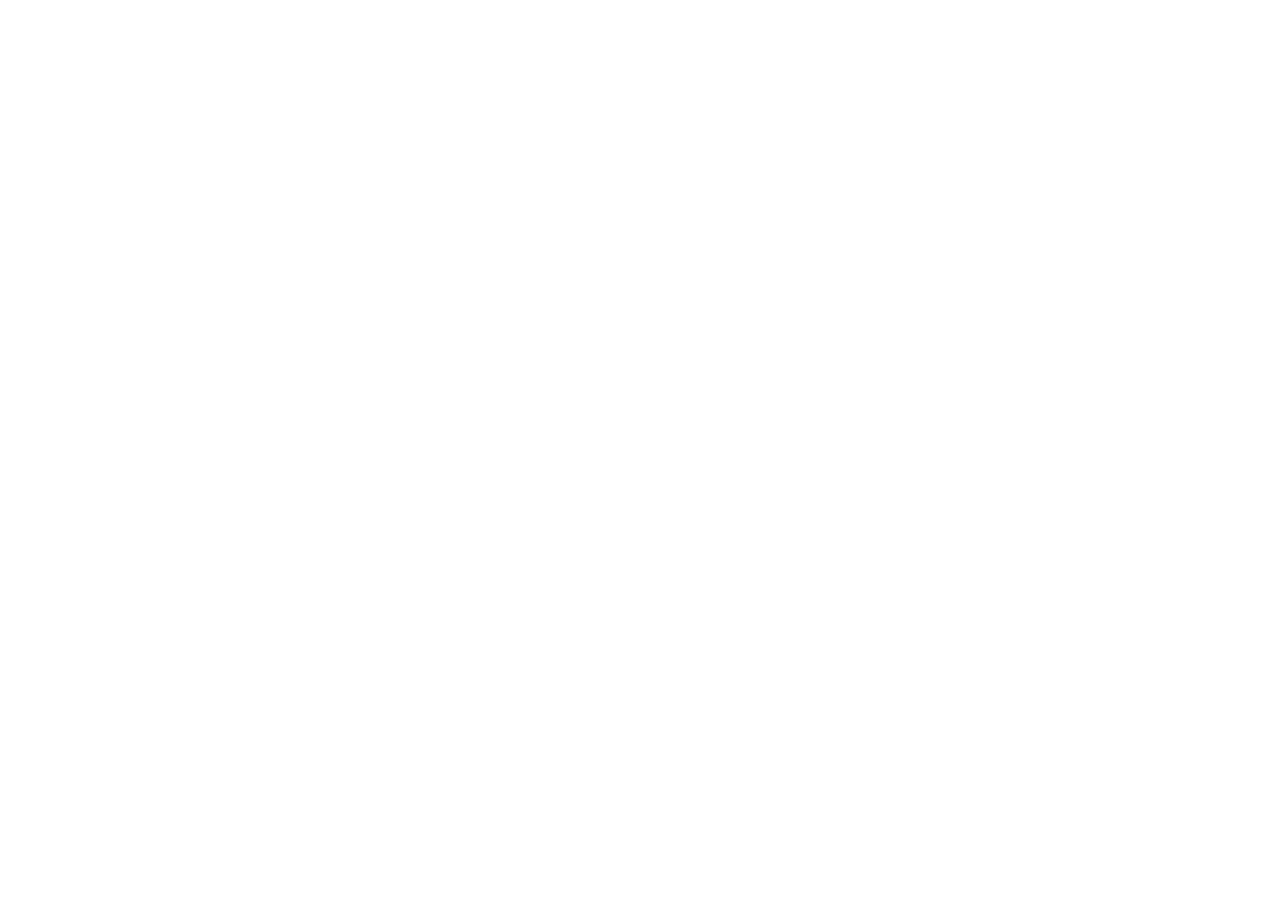
==== index.html @ f752bc00 "初始化项目" ====
<!DOCTYPE html>
<html lang="en">

<head>
    <meta charset="UTF-8">
    <meta http-equiv="X-UA-Compatible" content="IE=edge">
    <meta name="viewport" content="width=device-width, initial-scale=1.0">
    <title>Document</title>
</head>

<body>

</body>

</html>
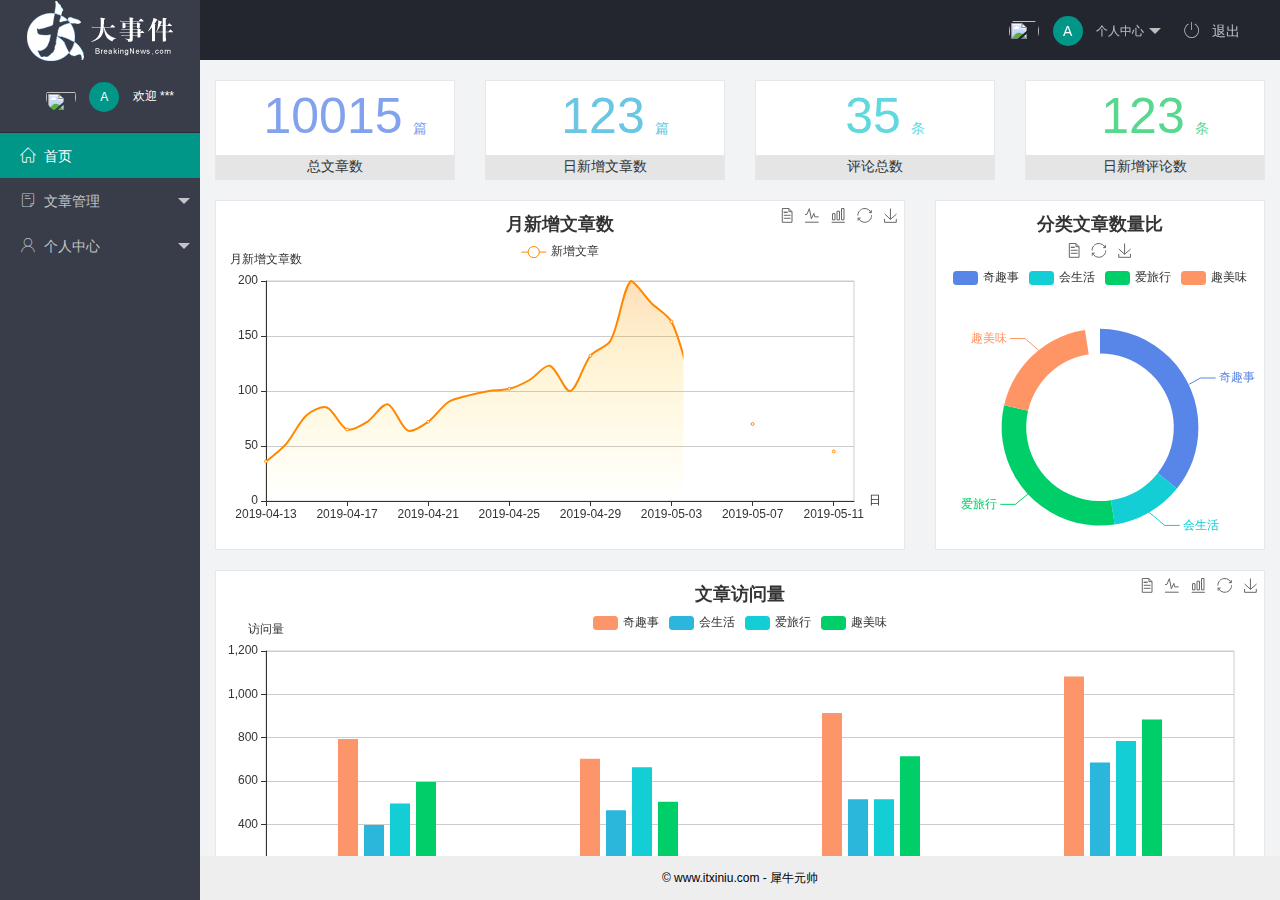
==== commit 3c2ba2e2: "完成了首页开发" ====
--- a/index.html
+++ b/index.html
@@ -6,10 +6,99 @@
     <meta http-equiv="X-UA-Compatible" content="IE=edge">
     <meta name="viewport" content="width=device-width, initial-scale=1.0">
     <title>Document</title>
+    <!-- 导入layui样式表 -->
+    <link rel="stylesheet" href="assets/lib/layui/css/layui.css">
+    <!-- 导入icon样式表 -->
+    <link rel="stylesheet" href="assets/fonts/iconfont.css">
+    <!-- 导入index样式表 -->
+    <link rel="stylesheet" href="assets/css/index.css">
 </head>
 
 <body>
+    <div class="layui-layout layui-layout-admin">
+        <div class="layui-header">
+            <div class="layui-logo layui-hide-xs layui-bg-black">
+                <img src="/assets/images/logo.png" alt="">
+            </div>
+            <!-- 头部区域（可配合layui 已有的水平导航） -->
 
+            <ul class="layui-nav layui-layout-right">
+                <li class="layui-nav-item layui-hide layui-show-md-inline-block">
+                    <!-- 顶部头像区 -->
+                    <a href="javascript:;" class="userinfo">
+                        <img src="//tva1.sinaimg.cn/crop.0.0.118.118.180/5db11ff4gw1e77d3nqrv8j203b03cweg.jpg"
+                            class="layui-nav-img avatar">
+                        <span class="text-avatar">A</span>
+                        个人中心
+                    </a>
+                    <dl class="layui-nav-child">
+                        <dd><a href="">基本资料</a></dd>
+                        <dd><a href="">更换头像</a></dd>
+                        <dd><a href="">重置密码</a></dd>
+                    </dl>
+                </li>
+                <li class="layui-nav-item">
+                    <a href="javascript:;" id="btnLogout">
+                        <span class="iconfont icon-tuichu"></span>
+                        退出
+                    </a>
+                </li>
+            </ul>
+        </div>
+
+        <div class="layui-side layui-bg-black">
+            <div class="layui-side-scroll">
+                <!-- 左侧头像区 -->
+                <div class="userinfo">
+                    <img src="//tva1.sinaimg.cn/crop.0.0.118.118.180/5db11ff4gw1e77d3nqrv8j203b03cweg.jpg"
+                        class="layui-nav-img avatar">
+                    <span class="text-avatar">A</span>
+                    <span id="welcome">欢迎 ***</span>
+                </div>
+                <!-- 左侧导航区域（可配合layui已有的垂直导航） -->
+                <ul class="layui-nav layui-nav-tree" lay-shrink="all">
+                    <li class="layui-nav-item layui-nav-itemed layui-this">
+                        <a class="" href="home/dashboard.html" target="fm">
+                            <span class="iconfont icon-home"></span>首页</a>
+                    </li>
+                    <li class="layui-nav-item">
+                        <a href="javascript:;"><span class="iconfont icon-16"></span>文章管理</a>
+                        <dl class="layui-nav-child">
+                            <dd><a href="javascript:;"><i class="layui-icon layui-icon-app"></i>文章类别</a></dd>
+                            <dd><a href="javascript:;"><i class="layui-icon layui-icon-app"></i>文章列表</a></dd>
+                            <dd><a href="javascript:;"><i class="layui-icon layui-icon-app"></i>发表文章</a></dd>
+                        </dl>
+                    </li>
+                    <li class="layui-nav-item">
+                        <a href="javascript:;"><span class="iconfont icon-user"></span>个人中心</a>
+                        <dl class="layui-nav-child">
+                            <dd><a href="javascript:;"><i class="layui-icon layui-icon-app"></i>基本资料</a></dd>
+                            <dd><a href="javascript:;"><i class="layui-icon layui-icon-app"></i>更换头像</a></dd>
+                            <dd><a href="javascript:;"><i class="layui-icon layui-icon-app"></i>重置密码</a></dd>
+                        </dl>
+                    </li>
+                </ul>
+            </div>
+        </div>
+
+        <div class="layui-body">
+            <!-- 内容主体区域 -->
+            <iframe name="fm" src="home/dashboard.html" frameborder="0"></iframe>
+        </div>
+
+        <div class="layui-footer">
+            <!-- 底部固定区域 -->
+            © www.itxiniu.com - 犀牛元帅
+        </div>
+    </div>
+    <!-- 导入layui的js -->
+    <script src="assets/lib/layui/layui.all.js"></script>
+    <!-- 导入jquery -->
+    <script src="assets/lib/jquery.js"></script>
+    <!-- 导入base -->
+    <script src="assets/js/baseAPI.js"></script>
+    <!-- 导入index.js -->
+    <script src="assets/js/index.js"></script>
 </body>
 
 </html>--- a/assets/lib/layui/css/layui.css
+++ b/assets/lib/layui/css/layui.css
@@ -0,0 +1,2 @@
+/** layui-v2.5.5 MIT License By https://www.layui.com */
+ .layui-inline,img{display:inline-block;vertical-align:middle}h1,h2,h3,h4,h5,h6{font-weight:400}.layui-edge,.layui-header,.layui-inline,.layui-main{position:relative}.layui-body,.layui-edge,.layui-elip{overflow:hidden}.layui-btn,.layui-edge,.layui-inline,img{vertical-align:middle}.layui-btn,.layui-disabled,.layui-icon,.layui-unselect{-moz-user-select:none;-webkit-user-select:none;-ms-user-select:none}.layui-elip,.layui-form-checkbox span,.layui-form-pane .layui-form-label{text-overflow:ellipsis;white-space:nowrap}.layui-breadcrumb,.layui-tree-btnGroup{visibility:hidden}blockquote,body,button,dd,div,dl,dt,form,h1,h2,h3,h4,h5,h6,input,li,ol,p,pre,td,textarea,th,ul{margin:0;padding:0;-webkit-tap-highlight-color:rgba(0,0,0,0)}a:active,a:hover{outline:0}img{border:none}li{list-style:none}table{border-collapse:collapse;border-spacing:0}h4,h5,h6{font-size:100%}button,input,optgroup,option,select,textarea{font-family:inherit;font-size:inherit;font-style:inherit;font-weight:inherit;outline:0}pre{white-space:pre-wrap;white-space:-moz-pre-wrap;white-space:-pre-wrap;white-space:-o-pre-wrap;word-wrap:break-word}body{line-height:24px;font:14px Helvetica Neue,Helvetica,PingFang SC,Tahoma,Arial,sans-serif}hr{height:1px;margin:10px 0;border:0;clear:both}a{color:#333;text-decoration:none}a:hover{color:#777}a cite{font-style:normal;*cursor:pointer}.layui-border-box,.layui-border-box *{box-sizing:border-box}.layui-box,.layui-box *{box-sizing:content-box}.layui-clear{clear:both;*zoom:1}.layui-clear:after{content:'\20';clear:both;*zoom:1;display:block;height:0}.layui-inline{*display:inline;*zoom:1}.layui-edge{display:inline-block;width:0;height:0;border-width:6px;border-style:dashed;border-color:transparent}.layui-edge-top{top:-4px;border-bottom-color:#999;border-bottom-style:solid}.layui-edge-right{border-left-color:#999;border-left-style:solid}.layui-edge-bottom{top:2px;border-top-color:#999;border-top-style:solid}.layui-edge-left{border-right-color:#999;border-right-style:solid}.layui-disabled,.layui-disabled:hover{color:#d2d2d2!important;cursor:not-allowed!important}.layui-circle{border-radius:100%}.layui-show{display:block!important}.layui-hide{display:none!important}@font-face{font-family:layui-icon;src:url(../font/iconfont.eot?v=250);src:url(../font/iconfont.eot?v=250#iefix) format('embedded-opentype'),url(../font/iconfont.woff2?v=250) format('woff2'),url(../font/iconfont.woff?v=250) format('woff'),url(../font/iconfont.ttf?v=250) format('truetype'),url(../font/iconfont.svg?v=250#layui-icon) format('svg')}.layui-icon{font-family:layui-icon!important;font-size:16px;font-style:normal;-webkit-font-smoothing:antialiased;-moz-osx-font-smoothing:grayscale}.layui-icon-reply-fill:before{content:"\e611"}.layui-icon-set-fill:before{content:"\e614"}.layui-icon-menu-fill:before{content:"\e60f"}.layui-icon-search:before{content:"\e615"}.layui-icon-share:before{content:"\e641"}.layui-icon-set-sm:before{content:"\e620"}.layui-icon-engine:before{content:"\e628"}.layui-icon-close:before{content:"\1006"}.layui-icon-close-fill:before{content:"\1007"}.layui-icon-chart-screen:before{content:"\e629"}.layui-icon-star:before{content:"\e600"}.layui-icon-circle-dot:before{content:"\e617"}.layui-icon-chat:before{content:"\e606"}.layui-icon-release:before{content:"\e609"}.layui-icon-list:before{content:"\e60a"}.layui-icon-chart:before{content:"\e62c"}.layui-icon-ok-circle:before{content:"\1005"}.layui-icon-layim-theme:before{content:"\e61b"}.layui-icon-table:before{content:"\e62d"}.layui-icon-right:before{content:"\e602"}.layui-icon-left:before{content:"\e603"}.layui-icon-cart-simple:before{content:"\e698"}.layui-icon-face-cry:before{content:"\e69c"}.layui-icon-face-smile:before{content:"\e6af"}.layui-icon-survey:before{content:"\e6b2"}.layui-icon-tree:before{content:"\e62e"}.layui-icon-upload-circle:before{content:"\e62f"}.layui-icon-add-circle:before{content:"\e61f"}.layui-icon-download-circle:before{content:"\e601"}.layui-icon-templeate-1:before{content:"\e630"}.layui-icon-util:before{content:"\e631"}.layui-icon-face-surprised:before{content:"\e664"}.layui-icon-edit:before{content:"\e642"}.layui-icon-speaker:before{content:"\e645"}.layui-icon-down:before{content:"\e61a"}.layui-icon-file:before{content:"\e621"}.layui-icon-layouts:before{content:"\e632"}.layui-icon-rate-half:before{content:"\e6c9"}.layui-icon-add-circle-fine:before{content:"\e608"}.layui-icon-prev-circle:before{content:"\e633"}.layui-icon-read:before{content:"\e705"}.layui-icon-404:before{content:"\e61c"}.layui-icon-carousel:before{content:"\e634"}.layui-icon-help:before{content:"\e607"}.layui-icon-code-circle:before{content:"\e635"}.layui-icon-water:before{content:"\e636"}.layui-icon-username:before{content:"\e66f"}.layui-icon-find-fill:before{content:"\e670"}.layui-icon-about:before{content:"\e60b"}.layui-icon-location:before{content:"\e715"}.layui-icon-up:before{content:"\e619"}.layui-icon-pause:before{content:"\e651"}.layui-icon-date:before{content:"\e637"}.layui-icon-layim-uploadfile:before{content:"\e61d"}.layui-icon-delete:before{content:"\e640"}.layui-icon-play:before{content:"\e652"}.layui-icon-top:before{content:"\e604"}.layui-icon-friends:before{content:"\e612"}.layui-icon-refresh-3:before{content:"\e9aa"}.layui-icon-ok:before{content:"\e605"}.layui-icon-layer:before{content:"\e638"}.layui-icon-face-smile-fine:before{content:"\e60c"}.layui-icon-dollar:before{content:"\e659"}.layui-icon-group:before{content:"\e613"}.layui-icon-layim-download:before{content:"\e61e"}.layui-icon-picture-fine:before{content:"\e60d"}.layui-icon-link:before{content:"\e64c"}.layui-icon-diamond:before{content:"\e735"}.layui-icon-log:before{content:"\e60e"}.layui-icon-rate-solid:before{content:"\e67a"}.layui-icon-fonts-del:before{content:"\e64f"}.layui-icon-unlink:before{content:"\e64d"}.layui-icon-fonts-clear:before{content:"\e639"}.layui-icon-triangle-r:before{content:"\e623"}.layui-icon-circle:before{content:"\e63f"}.layui-icon-radio:before{content:"\e643"}.layui-icon-align-center:before{content:"\e647"}.layui-icon-align-right:before{content:"\e648"}.layui-icon-align-left:before{content:"\e649"}.layui-icon-loading-1:before{content:"\e63e"}.layui-icon-return:before{content:"\e65c"}.layui-icon-fonts-strong:before{content:"\e62b"}.layui-icon-upload:before{content:"\e67c"}.layui-icon-dialogue:before{content:"\e63a"}.layui-icon-video:before{content:"\e6ed"}.layui-icon-headset:before{content:"\e6fc"}.layui-icon-cellphone-fine:before{content:"\e63b"}.layui-icon-add-1:before{content:"\e654"}.layui-icon-face-smile-b:before{content:"\e650"}.layui-icon-fonts-html:before{content:"\e64b"}.layui-icon-form:before{content:"\e63c"}.layui-icon-cart:before{content:"\e657"}.layui-icon-camera-fill:before{content:"\e65d"}.layui-icon-tabs:before{content:"\e62a"}.layui-icon-fonts-code:before{content:"\e64e"}.layui-icon-fire:before{content:"\e756"}.layui-icon-set:before{content:"\e716"}.layui-icon-fonts-u:before{content:"\e646"}.layui-icon-triangle-d:before{content:"\e625"}.layui-icon-tips:before{content:"\e702"}.layui-icon-picture:before{content:"\e64a"}.layui-icon-more-vertical:before{content:"\e671"}.layui-icon-flag:before{content:"\e66c"}.layui-icon-loading:before{content:"\e63d"}.layui-icon-fonts-i:before{content:"\e644"}.layui-icon-refresh-1:before{content:"\e666"}.layui-icon-rmb:before{content:"\e65e"}.layui-icon-home:before{content:"\e68e"}.layui-icon-user:before{content:"\e770"}.layui-icon-notice:before{content:"\e667"}.layui-icon-login-weibo:before{content:"\e675"}.layui-icon-voice:before{content:"\e688"}.layui-icon-upload-drag:before{content:"\e681"}.layui-icon-login-qq:before{content:"\e676"}.layui-icon-snowflake:before{content:"\e6b1"}.layui-icon-file-b:before{content:"\e655"}.layui-icon-template:before{content:"\e663"}.layui-icon-auz:before{content:"\e672"}.layui-icon-console:before{content:"\e665"}.layui-icon-app:before{content:"\e653"}.layui-icon-prev:before{content:"\e65a"}.layui-icon-website:before{content:"\e7ae"}.layui-icon-next:before{content:"\e65b"}.layui-icon-component:before{content:"\e857"}.layui-icon-more:before{content:"\e65f"}.layui-icon-login-wechat:before{content:"\e677"}.layui-icon-shrink-right:before{content:"\e668"}.layui-icon-spread-left:before{content:"\e66b"}.layui-icon-camera:before{content:"\e660"}.layui-icon-note:before{content:"\e66e"}.layui-icon-refresh:before{content:"\e669"}.layui-icon-female:before{content:"\e661"}.layui-icon-male:before{content:"\e662"}.layui-icon-password:before{content:"\e673"}.layui-icon-senior:before{content:"\e674"}.layui-icon-theme:before{content:"\e66a"}.layui-icon-tread:before{content:"\e6c5"}.layui-icon-praise:before{content:"\e6c6"}.layui-icon-star-fill:before{content:"\e658"}.layui-icon-rate:before{content:"\e67b"}.layui-icon-template-1:before{content:"\e656"}.layui-icon-vercode:before{content:"\e679"}.layui-icon-cellphone:before{content:"\e678"}.layui-icon-screen-full:before{content:"\e622"}.layui-icon-screen-restore:before{content:"\e758"}.layui-icon-cols:before{content:"\e610"}.layui-icon-export:before{content:"\e67d"}.layui-icon-print:before{content:"\e66d"}.layui-icon-slider:before{content:"\e714"}.layui-icon-addition:before{content:"\e624"}.layui-icon-subtraction:before{content:"\e67e"}.layui-icon-service:before{content:"\e626"}.layui-icon-transfer:before{content:"\e691"}.layui-main{width:1140px;margin:0 auto}.layui-header{z-index:1000;height:60px}.layui-header a:hover{transition:all .5s;-webkit-transition:all .5s}.layui-side{position:fixed;left:0;top:0;bottom:0;z-index:999;width:200px;overflow-x:hidden}.layui-side-scroll{position:relative;width:220px;height:100%;overflow-x:hidden}.layui-body{position:absolute;left:200px;right:0;top:0;bottom:0;z-index:998;width:auto;overflow-y:auto;box-sizing:border-box}.layui-layout-body{overflow:hidden}.layui-layout-admin .layui-header{background-color:#23262E}.layui-layout-admin .layui-side{top:60px;width:200px;overflow-x:hidden}.layui-layout-admin .layui-body{position:fixed;top:60px;bottom:44px}.layui-layout-admin .layui-main{width:auto;margin:0 15px}.layui-layout-admin .layui-footer{position:fixed;left:200px;right:0;bottom:0;height:44px;line-height:44px;padding:0 15px;background-color:#eee}.layui-layout-admin .layui-logo{position:absolute;left:0;top:0;width:200px;height:100%;line-height:60px;text-align:center;color:#009688;font-size:16px}.layui-layout-admin .layui-header .layui-nav{background:0 0}.layui-layout-left{position:absolute!important;left:200px;top:0}.layui-layout-right{position:absolute!important;right:0;top:0}.layui-container{position:relative;margin:0 auto;padding:0 15px;box-sizing:border-box}.layui-fluid{position:relative;margin:0 auto;padding:0 15px}.layui-row:after,.layui-row:before{content:'';display:block;clear:both}.layui-col-lg1,.layui-col-lg10,.layui-col-lg11,.layui-col-lg12,.layui-col-lg2,.layui-col-lg3,.layui-col-lg4,.layui-col-lg5,.layui-col-lg6,.layui-col-lg7,.layui-col-lg8,.layui-col-lg9,.layui-col-md1,.layui-col-md10,.layui-col-md11,.layui-col-md12,.layui-col-md2,.layui-col-md3,.layui-col-md4,.layui-col-md5,.layui-col-md6,.layui-col-md7,.layui-col-md8,.layui-col-md9,.layui-col-sm1,.layui-col-sm10,.layui-col-sm11,.layui-col-sm12,.layui-col-sm2,.layui-col-sm3,.layui-col-sm4,.layui-col-sm5,.layui-col-sm6,.layui-col-sm7,.layui-col-sm8,.layui-col-sm9,.layui-col-xs1,.layui-col-xs10,.layui-col-xs11,.layui-col-xs12,.layui-col-xs2,.layui-col-xs3,.layui-col-xs4,.layui-col-xs5,.layui-col-xs6,.layui-col-xs7,.layui-col-xs8,.layui-col-xs9{position:relative;display:block;box-sizing:border-box}.layui-col-xs1,.layui-col-xs10,.layui-col-xs11,.layui-col-xs12,.layui-col-xs2,.layui-col-xs3,.layui-col-xs4,.layui-col-xs5,.layui-col-xs6,.layui-col-xs7,.layui-col-xs8,.layui-col-xs9{float:left}.layui-col-xs1{width:8.33333333%}.layui-col-xs2{width:16.66666667%}.layui-col-xs3{width:25%}.layui-col-xs4{width:33.33333333%}.layui-col-xs5{width:41.66666667%}.layui-col-xs6{width:50%}.layui-col-xs7{width:58.33333333%}.layui-col-xs8{width:66.66666667%}.layui-col-xs9{width:75%}.layui-col-xs10{width:83.33333333%}.layui-col-xs11{width:91.66666667%}.layui-col-xs12{width:100%}.layui-col-xs-offset1{margin-left:8.33333333%}.layui-col-xs-offset2{margin-left:16.66666667%}.layui-col-xs-offset3{margin-left:25%}.layui-col-xs-offset4{margin-left:33.33333333%}.layui-col-xs-offset5{margin-left:41.66666667%}.layui-col-xs-offset6{margin-left:50%}.layui-col-xs-offset7{margin-left:58.33333333%}.layui-col-xs-offset8{margin-left:66.66666667%}.layui-col-xs-offset9{margin-left:75%}.layui-col-xs-offset10{margin-left:83.33333333%}.layui-col-xs-offset11{margin-left:91.66666667%}.layui-col-xs-offset12{margin-left:100%}@media screen and (max-width:768px){.layui-hide-xs{display:none!important}.layui-show-xs-block{display:block!important}.layui-show-xs-inline{display:inline!important}.layui-show-xs-inline-block{display:inline-block!important}}@media screen and (min-width:768px){.layui-container{width:750px}.layui-hide-sm{display:none!important}.layui-show-sm-block{display:block!important}.layui-show-sm-inline{display:inline!important}.layui-show-sm-inline-block{display:inline-block!important}.layui-col-sm1,.layui-col-sm10,.layui-col-sm11,.layui-col-sm12,.layui-col-sm2,.layui-col-sm3,.layui-col-sm4,.layui-col-sm5,.layui-col-sm6,.layui-col-sm7,.layui-col-sm8,.layui-col-sm9{float:left}.layui-col-sm1{width:8.33333333%}.layui-col-sm2{width:16.66666667%}.layui-col-sm3{width:25%}.layui-col-sm4{width:33.33333333%}.layui-col-sm5{width:41.66666667%}.layui-col-sm6{width:50%}.layui-col-sm7{width:58.33333333%}.layui-col-sm8{width:66.66666667%}.layui-col-sm9{width:75%}.layui-col-sm10{width:83.33333333%}.layui-col-sm11{width:91.66666667%}.layui-col-sm12{width:100%}.layui-col-sm-offset1{margin-left:8.33333333%}.layui-col-sm-offset2{margin-left:16.66666667%}.layui-col-sm-offset3{margin-left:25%}.layui-col-sm-offset4{margin-left:33.33333333%}.layui-col-sm-offset5{margin-left:41.66666667%}.layui-col-sm-offset6{margin-left:50%}.layui-col-sm-offset7{margin-left:58.33333333%}.layui-col-sm-offset8{margin-left:66.66666667%}.layui-col-sm-offset9{margin-left:75%}.layui-col-sm-offset10{margin-left:83.33333333%}.layui-col-sm-offset11{margin-left:91.66666667%}.layui-col-sm-offset12{margin-left:100%}}@media screen and (min-width:992px){.layui-container{width:970px}.layui-hide-md{display:none!important}.layui-show-md-block{display:block!important}.layui-show-md-inline{display:inline!important}.layui-show-md-inline-block{display:inline-block!important}.layui-col-md1,.layui-col-md10,.layui-col-md11,.layui-col-md12,.layui-col-md2,.layui-col-md3,.layui-col-md4,.layui-col-md5,.layui-col-md6,.layui-col-md7,.layui-col-md8,.layui-col-md9{float:left}.layui-col-md1{width:8.33333333%}.layui-col-md2{width:16.66666667%}.layui-col-md3{width:25%}.layui-col-md4{width:33.33333333%}.layui-col-md5{width:41.66666667%}.layui-col-md6{width:50%}.layui-col-md7{width:58.33333333%}.layui-col-md8{width:66.66666667%}.layui-col-md9{width:75%}.layui-col-md10{width:83.33333333%}.layui-col-md11{width:91.66666667%}.layui-col-md12{width:100%}.layui-col-md-offset1{margin-left:8.33333333%}.layui-col-md-offset2{margin-left:16.66666667%}.layui-col-md-offset3{margin-left:25%}.layui-col-md-offset4{margin-left:33.33333333%}.layui-col-md-offset5{margin-left:41.66666667%}.layui-col-md-offset6{margin-left:50%}.layui-col-md-offset7{margin-left:58.33333333%}.layui-col-md-offset8{margin-left:66.66666667%}.layui-col-md-offset9{margin-left:75%}.layui-col-md-offset10{margin-left:83.33333333%}.layui-col-md-offset11{margin-left:91.66666667%}.layui-col-md-offset12{margin-left:100%}}@media screen and (min-width:1200px){.layui-container{width:1170px}.layui-hide-lg{display:none!important}.layui-show-lg-block{display:block!important}.layui-show-lg-inline{display:inline!important}.layui-show-lg-inline-block{display:inline-block!important}.layui-col-lg1,.layui-col-lg10,.layui-col-lg11,.layui-col-lg12,.layui-col-lg2,.layui-col-lg3,.layui-col-lg4,.layui-col-lg5,.layui-col-lg6,.layui-col-lg7,.layui-col-lg8,.layui-col-lg9{float:left}.layui-col-lg1{width:8.33333333%}.layui-col-lg2{width:16.66666667%}.layui-col-lg3{width:25%}.layui-col-lg4{width:33.33333333%}.layui-col-lg5{width:41.66666667%}.layui-col-lg6{width:50%}.layui-col-lg7{width:58.33333333%}.layui-col-lg8{width:66.66666667%}.layui-col-lg9{width:75%}.layui-col-lg10{width:83.33333333%}.layui-col-lg11{width:91.66666667%}.layui-col-lg12{width:100%}.layui-col-lg-offset1{margin-left:8.33333333%}.layui-col-lg-offset2{margin-left:16.66666667%}.layui-col-lg-offset3{margin-left:25%}.layui-col-lg-offset4{margin-left:33.33333333%}.layui-col-lg-offset5{margin-left:41.66666667%}.layui-col-lg-offset6{margin-left:50%}.layui-col-lg-offset7{margin-left:58.33333333%}.layui-col-lg-offset8{margin-left:66.66666667%}.layui-col-lg-offset9{margin-left:75%}.layui-col-lg-offset10{margin-left:83.33333333%}.layui-col-lg-offset11{margin-left:91.66666667%}.layui-col-lg-offset12{margin-left:100%}}.layui-col-space1{margin:-.5px}.layui-col-space1>*{padding:.5px}.layui-col-space3{margin:-1.5px}.layui-col-space3>*{padding:1.5px}.layui-col-space5{margin:-2.5px}.layui-col-space5>*{padding:2.5px}.layui-col-space8{margin:-3.5px}.layui-col-space8>*{padding:3.5px}.layui-col-space10{margin:-5px}.layui-col-space10>*{padding:5px}.layui-col-space12{margin:-6px}.layui-col-space12>*{padding:6px}.layui-col-space15{margin:-7.5px}.layui-col-space15>*{padding:7.5px}.layui-col-space18{margin:-9px}.layui-col-space18>*{padding:9px}.layui-col-space20{margin:-10px}.layui-col-space20>*{padding:10px}.layui-col-space22{margin:-11px}.layui-col-space22>*{padding:11px}.layui-col-space25{margin:-12.5px}.layui-col-space25>*{padding:12.5px}.layui-col-space30{margin:-15px}.layui-col-space30>*{padding:15px}.layui-btn,.layui-input,.layui-select,.layui-textarea,.layui-upload-button{outline:0;-webkit-appearance:none;transition:all .3s;-webkit-transition:all .3s;box-sizing:border-box}.layui-elem-quote{margin-bottom:10px;padding:15px;line-height:22px;border-left:5px solid #009688;border-radius:0 2px 2px 0;background-color:#f2f2f2}.layui-quote-nm{border-style:solid;border-width:1px 1px 1px 5px;background:0 0}.layui-elem-field{margin-bottom:10px;padding:0;border-width:1px;border-style:solid}.layui-elem-field legend{margin-left:20px;padding:0 10px;font-size:20px;font-weight:300}.layui-field-title{margin:10px 0 20px;border-width:1px 0 0}.layui-field-box{padding:10px 15px}.layui-field-title .layui-field-box{padding:10px 0}.layui-progress{position:relative;height:6px;border-radius:20px;background-color:#e2e2e2}.layui-progress-bar{position:absolute;left:0;top:0;width:0;max-width:100%;height:6px;border-radius:20px;text-align:right;background-color:#5FB878;transition:all .3s;-webkit-transition:all .3s}.layui-progress-big,.layui-progress-big .layui-progress-bar{height:18px;line-height:18px}.layui-progress-text{position:relative;top:-20px;line-height:18px;font-size:12px;color:#666}.layui-progress-big .layui-progress-text{position:static;padding:0 10px;color:#fff}.layui-collapse{border-width:1px;border-style:solid;border-radius:2px}.layui-colla-content,.layui-colla-item{border-top-width:1px;border-top-style:solid}.layui-colla-item:first-child{border-top:none}.layui-colla-title{position:relative;height:42px;line-height:42px;padding:0 15px 0 35px;color:#333;background-color:#f2f2f2;cursor:pointer;font-size:14px;overflow:hidden}.layui-colla-content{display:none;padding:10px 15px;line-height:22px;color:#666}.layui-colla-icon{position:absolute;left:15px;top:0;font-size:14px}.layui-card{margin-bottom:15px;border-radius:2px;background-color:#fff;box-shadow:0 1px 2px 0 rgba(0,0,0,.05)}.layui-card:last-child{margin-bottom:0}.layui-card-header{position:relative;height:42px;line-height:42px;padding:0 15px;border-bottom:1px solid #f6f6f6;color:#333;border-radius:2px 2px 0 0;font-size:14px}.layui-bg-black,.layui-bg-blue,.layui-bg-cyan,.layui-bg-green,.layui-bg-orange,.layui-bg-red{color:#fff!important}.layui-card-body{position:relative;padding:10px 15px;line-height:24px}.layui-card-body[pad15]{padding:15px}.layui-card-body[pad20]{padding:20px}.layui-card-body .layui-table{margin:5px 0}.layui-card .layui-tab{margin:0}.layui-panel-window{position:relative;padding:15px;border-radius:0;border-top:5px solid #E6E6E6;background-color:#fff}.layui-auxiliar-moving{position:fixed;left:0;right:0;top:0;bottom:0;width:100%;height:100%;background:0 0;z-index:9999999999}.layui-form-label,.layui-form-mid,.layui-form-select,.layui-input-block,.layui-input-inline,.layui-textarea{position:relative}.layui-bg-red{background-color:#FF5722!important}.layui-bg-orange{background-color:#FFB800!important}.layui-bg-green{background-color:#009688!important}.layui-bg-cyan{background-color:#2F4056!important}.layui-bg-blue{background-color:#1E9FFF!important}.layui-bg-black{background-color:#393D49!important}.layui-bg-gray{background-color:#eee!important;color:#666!important}.layui-badge-rim,.layui-colla-content,.layui-colla-item,.layui-collapse,.layui-elem-field,.layui-form-pane .layui-form-item[pane],.layui-form-pane .layui-form-label,.layui-input,.layui-layedit,.layui-layedit-tool,.layui-quote-nm,.layui-select,.layui-tab-bar,.layui-tab-card,.layui-tab-title,.layui-tab-title .layui-this:after,.layui-textarea{border-color:#e6e6e6}.layui-timeline-item:before,hr{background-color:#e6e6e6}.layui-text{line-height:22px;font-size:14px;color:#666}.layui-text h1,.layui-text h2,.layui-text h3{font-weight:500;color:#333}.layui-text h1{font-size:30px}.layui-text h2{font-size:24px}.layui-text h3{font-size:18px}.layui-text a:not(.layui-btn){color:#01AAED}.layui-text a:not(.layui-btn):hover{text-decoration:underline}.layui-text ul{padding:5px 0 5px 15px}.layui-text ul li{margin-top:5px;list-style-type:disc}.layui-text em,.layui-word-aux{color:#999!important;padding:0 5px!important}.layui-btn{display:inline-block;height:38px;line-height:38px;padding:0 18px;background-color:#009688;color:#fff;white-space:nowrap;text-align:center;font-size:14px;border:none;border-radius:2px;cursor:pointer}.layui-btn:hover{opacity:.8;filter:alpha(opacity=80);color:#fff}.layui-btn:active{opacity:1;filter:alpha(opacity=100)}.layui-btn+.layui-btn{margin-left:10px}.layui-btn-container{font-size:0}.layui-btn-container .layui-btn{margin-right:10px;margin-bottom:10px}.layui-btn-container .layui-btn+.layui-btn{margin-left:0}.layui-table .layui-btn-container .layui-btn{margin-bottom:9px}.layui-btn-radius{border-radius:100px}.layui-btn .layui-icon{margin-right:3px;font-size:18px;vertical-align:bottom;vertical-align:middle\9}.layui-btn-primary{border:1px solid #C9C9C9;background-color:#fff;color:#555}.layui-btn-primary:hover{border-color:#009688;color:#333}.layui-btn-normal{background-color:#1E9FFF}.layui-btn-warm{background-color:#FFB800}.layui-btn-danger{background-color:#FF5722}.layui-btn-checked{background-color:#5FB878}.layui-btn-disabled,.layui-btn-disabled:active,.layui-btn-disabled:hover{border:1px solid #e6e6e6;background-color:#FBFBFB;color:#C9C9C9;cursor:not-allowed;opacity:1}.layui-btn-lg{height:44px;line-height:44px;padding:0 25px;font-size:16px}.layui-btn-sm{height:30px;line-height:30px;padding:0 10px;font-size:12px}.layui-btn-sm i{font-size:16px!important}.layui-btn-xs{height:22px;line-height:22px;padding:0 5px;font-size:12px}.layui-btn-xs i{font-size:14px!important}.layui-btn-group{display:inline-block;vertical-align:middle;font-size:0}.layui-btn-group .layui-btn{margin-left:0!important;margin-right:0!important;border-left:1px solid rgba(255,255,255,.5);border-radius:0}.layui-btn-group .layui-btn-primary{border-left:none}.layui-btn-group .layui-btn-primary:hover{border-color:#C9C9C9;color:#009688}.layui-btn-group .layui-btn:first-child{border-left:none;border-radius:2px 0 0 2px}.layui-btn-group .layui-btn-primary:first-child{border-left:1px solid #c9c9c9}.layui-btn-group .layui-btn:last-child{border-radius:0 2px 2px 0}.layui-btn-group .layui-btn+.layui-btn{margin-left:0}.layui-btn-group+.layui-btn-group{margin-left:10px}.layui-btn-fluid{width:100%}.layui-input,.layui-select,.layui-textarea{height:38px;line-height:1.3;line-height:38px\9;border-width:1px;border-style:solid;background-color:#fff;border-radius:2px}.layui-input::-webkit-input-placeholder,.layui-select::-webkit-input-placeholder,.layui-textarea::-webkit-input-placeholder{line-height:1.3}.layui-input,.layui-textarea{display:block;width:100%;padding-left:10px}.layui-input:hover,.layui-textarea:hover{border-color:#D2D2D2!important}.layui-input:focus,.layui-textarea:focus{border-color:#C9C9C9!important}.layui-textarea{min-height:100px;height:auto;line-height:20px;padding:6px 10px;resize:vertical}.layui-select{padding:0 10px}.layui-form input[type=checkbox],.layui-form input[type=radio],.layui-form select{display:none}.layui-form [lay-ignore]{display:initial}.layui-form-item{margin-bottom:15px;clear:both;*zoom:1}.layui-form-item:after{content:'\20';clear:both;*zoom:1;display:block;height:0}.layui-form-label{float:left;display:block;padding:9px 15px;width:80px;font-weight:400;line-height:20px;text-align:right}.layui-form-label-col{display:block;float:none;padding:9px 0;line-height:20px;text-align:left}.layui-form-item .layui-inline{margin-bottom:5px;margin-right:10px}.layui-input-block{margin-left:110px;min-height:36px}.layui-input-inline{display:inline-block;vertical-align:middle}.layui-form-item .layui-input-inline{float:left;width:190px;margin-right:10px}.layui-form-text .layui-input-inline{width:auto}.layui-form-mid{float:left;display:block;padding:9px 0!important;line-height:20px;margin-right:10px}.layui-form-danger+.layui-form-select .layui-input,.layui-form-danger:focus{border-color:#FF5722!important}.layui-form-select .layui-input{padding-right:30px;cursor:pointer}.layui-form-select .layui-edge{position:absolute;right:10px;top:50%;margin-top:-3px;cursor:pointer;border-width:6px;border-top-color:#c2c2c2;border-top-style:solid;transition:all .3s;-webkit-transition:all .3s}.layui-form-select dl{display:none;position:absolute;left:0;top:42px;padding:5px 0;z-index:899;min-width:100%;border:1px solid #d2d2d2;max-height:300px;overflow-y:auto;background-color:#fff;border-radius:2px;box-shadow:0 2px 4px rgba(0,0,0,.12);box-sizing:border-box}.layui-form-select dl dd,.layui-form-select dl dt{padding:0 10px;line-height:36px;white-space:nowrap;overflow:hidden;text-overflow:ellipsis}.layui-form-select dl dt{font-size:12px;color:#999}.layui-form-select dl dd{cursor:pointer}.layui-form-select dl dd:hover{background-color:#f2f2f2;-webkit-transition:.5s all;transition:.5s all}.layui-form-select .layui-select-group dd{padding-left:20px}.layui-form-select dl dd.layui-select-tips{padding-left:10px!important;color:#999}.layui-form-select dl dd.layui-this{background-color:#5FB878;color:#fff}.layui-form-checkbox,.layui-form-select dl dd.layui-disabled{background-color:#fff}.layui-form-selected dl{display:block}.layui-form-checkbox,.layui-form-checkbox *,.layui-form-switch{display:inline-block;vertical-align:middle}.layui-form-selected .layui-edge{margin-top:-9px;-webkit-transform:rotate(180deg);transform:rotate(180deg);margin-top:-3px\9}:root .layui-form-selected .layui-edge{margin-top:-9px\0/IE9}.layui-form-selectup dl{top:auto;bottom:42px}.layui-select-none{margin:5px 0;text-align:center;color:#999}.layui-select-disabled .layui-disabled{border-color:#eee!important}.layui-select-disabled .layui-edge{border-top-color:#d2d2d2}.layui-form-checkbox{position:relative;height:30px;line-height:30px;margin-right:10px;padding-right:30px;cursor:pointer;font-size:0;-webkit-transition:.1s linear;transition:.1s linear;box-sizing:border-box}.layui-form-checkbox span{padding:0 10px;height:100%;font-size:14px;border-radius:2px 0 0 2px;background-color:#d2d2d2;color:#fff;overflow:hidden}.layui-form-checkbox:hover span{background-color:#c2c2c2}.layui-form-checkbox i{position:absolute;right:0;top:0;width:30px;height:28px;border:1px solid #d2d2d2;border-left:none;border-radius:0 2px 2px 0;color:#fff;font-size:20px;text-align:center}.layui-form-checkbox:hover i{border-color:#c2c2c2;color:#c2c2c2}.layui-form-checked,.layui-form-checked:hover{border-color:#5FB878}.layui-form-checked span,.layui-form-checked:hover span{background-color:#5FB878}.layui-form-checked i,.layui-form-checked:hover i{color:#5FB878}.layui-form-item .layui-form-checkbox{margin-top:4px}.layui-form-checkbox[lay-skin=primary]{height:auto!important;line-height:normal!important;min-width:18px;min-height:18px;border:none!important;margin-right:0;padding-left:28px;padding-right:0;background:0 0}.layui-form-checkbox[lay-skin=primary] span{padding-left:0;padding-right:15px;line-height:18px;background:0 0;color:#666}.layui-form-checkbox[lay-skin=primary] i{right:auto;left:0;width:16px;height:16px;line-height:16px;border:1px solid #d2d2d2;font-size:12px;border-radius:2px;background-color:#fff;-webkit-transition:.1s linear;transition:.1s linear}.layui-form-checkbox[lay-skin=primary]:hover i{border-color:#5FB878;color:#fff}.layui-form-checked[lay-skin=primary] i{border-color:#5FB878!important;background-color:#5FB878;color:#fff}.layui-checkbox-disbaled[lay-skin=primary] span{background:0 0!important;color:#c2c2c2}.layui-checkbox-disbaled[lay-skin=primary]:hover i{border-color:#d2d2d2}.layui-form-item .layui-form-checkbox[lay-skin=primary]{margin-top:10px}.layui-form-switch{position:relative;height:22px;line-height:22px;min-width:35px;padding:0 5px;margin-top:8px;border:1px solid #d2d2d2;border-radius:20px;cursor:pointer;background-color:#fff;-webkit-transition:.1s linear;transition:.1s linear}.layui-form-switch i{position:absolute;left:5px;top:3px;width:16px;height:16px;border-radius:20px;background-color:#d2d2d2;-webkit-transition:.1s linear;transition:.1s linear}.layui-form-switch em{position:relative;top:0;width:25px;margin-left:21px;padding:0!important;text-align:center!important;color:#999!important;font-style:normal!important;font-size:12px}.layui-form-onswitch{border-color:#5FB878;background-color:#5FB878}.layui-checkbox-disbaled,.layui-checkbox-disbaled i{border-color:#e2e2e2!important}.layui-form-onswitch i{left:100%;margin-left:-21px;background-color:#fff}.layui-form-onswitch em{margin-left:5px;margin-right:21px;color:#fff!important}.layui-checkbox-disbaled span{background-color:#e2e2e2!important}.layui-checkbox-disbaled:hover i{color:#fff!important}[lay-radio]{display:none}.layui-form-radio,.layui-form-radio *{display:inline-block;vertical-align:middle}.layui-form-radio{line-height:28px;margin:6px 10px 0 0;padding-right:10px;cursor:pointer;font-size:0}.layui-form-radio *{font-size:14px}.layui-form-radio>i{margin-right:8px;font-size:22px;color:#c2c2c2}.layui-form-radio>i:hover,.layui-form-radioed>i{color:#5FB878}.layui-radio-disbaled>i{color:#e2e2e2!important}.layui-form-pane .layui-form-label{width:110px;padding:8px 15px;height:38px;line-height:20px;border-width:1px;border-style:solid;border-radius:2px 0 0 2px;text-align:center;background-color:#FBFBFB;overflow:hidden;box-sizing:border-box}.layui-form-pane .layui-input-inline{margin-left:-1px}.layui-form-pane .layui-input-block{margin-left:110px;left:-1px}.layui-form-pane .layui-input{border-radius:0 2px 2px 0}.layui-form-pane .layui-form-text .layui-form-label{float:none;width:100%;border-radius:2px;box-sizing:border-box;text-align:left}.layui-form-pane .layui-form-text .layui-input-inline{display:block;margin:0;top:-1px;clear:both}.layui-form-pane .layui-form-text .layui-input-block{margin:0;left:0;top:-1px}.layui-form-pane .layui-form-text .layui-textarea{min-height:100px;border-radius:0 0 2px 2px}.layui-form-pane .layui-form-checkbox{margin:4px 0 4px 10px}.layui-form-pane .layui-form-radio,.layui-form-pane .layui-form-switch{margin-top:6px;margin-left:10px}.layui-form-pane .layui-form-item[pane]{position:relative;border-width:1px;border-style:solid}.layui-form-pane .layui-form-item[pane] .layui-form-label{position:absolute;left:0;top:0;height:100%;border-width:0 1px 0 0}.layui-form-pane .layui-form-item[pane] .layui-input-inline{margin-left:110px}@media screen and (max-width:450px){.layui-form-item .layui-form-label{text-overflow:ellipsis;overflow:hidden;white-space:nowrap}.layui-form-item .layui-inline{display:block;margin-right:0;margin-bottom:20px;clear:both}.layui-form-item .layui-inline:after{content:'\20';clear:both;display:block;height:0}.layui-form-item .layui-input-inline{display:block;float:none;left:-3px;width:auto;margin:0 0 10px 112px}.layui-form-item .layui-input-inline+.layui-form-mid{margin-left:110px;top:-5px;padding:0}.layui-form-item .layui-form-checkbox{margin-right:5px;margin-bottom:5px}}.layui-layedit{border-width:1px;border-style:solid;border-radius:2px}.layui-layedit-tool{padding:3px 5px;border-bottom-width:1px;border-bottom-style:solid;font-size:0}.layedit-tool-fixed{position:fixed;top:0;border-top:1px solid #e2e2e2}.layui-layedit-tool .layedit-tool-mid,.layui-layedit-tool .layui-icon{display:inline-block;vertical-align:middle;text-align:center;font-size:14px}.layui-layedit-tool .layui-icon{position:relative;width:32px;height:30px;line-height:30px;margin:3px 5px;color:#777;cursor:pointer;border-radius:2px}.layui-layedit-tool .layui-icon:hover{color:#393D49}.layui-layedit-tool .layui-icon:active{color:#000}.layui-layedit-tool .layedit-tool-active{background-color:#e2e2e2;color:#000}.layui-layedit-tool .layui-disabled,.layui-layedit-tool .layui-disabled:hover{color:#d2d2d2;cursor:not-allowed}.layui-layedit-tool .layedit-tool-mid{width:1px;height:18px;margin:0 10px;background-color:#d2d2d2}.layedit-tool-html{width:50px!important;font-size:30px!important}.layedit-tool-b,.layedit-tool-code,.layedit-tool-help{font-size:16px!important}.layedit-tool-d,.layedit-tool-face,.layedit-tool-image,.layedit-tool-unlink{font-size:18px!important}.layedit-tool-image input{position:absolute;font-size:0;left:0;top:0;width:100%;height:100%;opacity:.01;filter:Alpha(opacity=1);cursor:pointer}.layui-layedit-iframe iframe{display:block;width:100%}#LAY_layedit_code{overflow:hidden}.layui-laypage{display:inline-block;*display:inline;*zoom:1;vertical-align:middle;margin:10px 0;font-size:0}.layui-laypage>a:first-child,.layui-laypage>a:first-child em{border-radius:2px 0 0 2px}.layui-laypage>a:last-child,.layui-laypage>a:last-child em{border-radius:0 2px 2px 0}.layui-laypage>:first-child{margin-left:0!important}.layui-laypage>:last-child{margin-right:0!important}.layui-laypage a,.layui-laypage button,.layui-laypage input,.layui-laypage select,.layui-laypage span{border:1px solid #e2e2e2}.layui-laypage a,.layui-laypage span{display:inline-block;*display:inline;*zoom:1;vertical-align:middle;padding:0 15px;height:28px;line-height:28px;margin:0 -1px 5px 0;background-color:#fff;color:#333;font-size:12px}.layui-flow-more a *,.layui-laypage input,.layui-table-view select[lay-ignore]{display:inline-block}.layui-laypage a:hover{color:#009688}.layui-laypage em{font-style:normal}.layui-laypage .layui-laypage-spr{color:#999;font-weight:700}.layui-laypage a{text-decoration:none}.layui-laypage .layui-laypage-curr{position:relative}.layui-laypage .layui-laypage-curr em{position:relative;color:#fff}.layui-laypage .layui-laypage-curr .layui-laypage-em{position:absolute;left:-1px;top:-1px;padding:1px;width:100%;height:100%;background-color:#009688}.layui-laypage-em{border-radius:2px}.layui-laypage-next em,.layui-laypage-prev em{font-family:Sim sun;font-size:16px}.layui-laypage .layui-laypage-count,.layui-laypage .layui-laypage-limits,.layui-laypage .layui-laypage-refresh,.layui-laypage .layui-laypage-skip{margin-left:10px;margin-right:10px;padding:0;border:none}.layui-laypage .layui-laypage-limits,.layui-laypage .layui-laypage-refresh{vertical-align:top}.layui-laypage .layui-laypage-refresh i{font-size:18px;cursor:pointer}.layui-laypage select{height:22px;padding:3px;border-radius:2px;cursor:pointer}.layui-laypage .layui-laypage-skip{height:30px;line-height:30px;color:#999}.layui-laypage button,.layui-laypage input{height:30px;line-height:30px;border-radius:2px;vertical-align:top;background-color:#fff;box-sizing:border-box}.layui-laypage input{width:40px;margin:0 10px;padding:0 3px;text-align:center}.layui-laypage input:focus,.layui-laypage select:focus{border-color:#009688!important}.layui-laypage button{margin-left:10px;padding:0 10px;cursor:pointer}.layui-table,.layui-table-view{margin:10px 0}.layui-flow-more{margin:10px 0;text-align:center;color:#999;font-size:14px}.layui-flow-more a{height:32px;line-height:32px}.layui-flow-more a *{vertical-align:top}.layui-flow-more a cite{padding:0 20px;border-radius:3px;background-color:#eee;color:#333;font-style:normal}.layui-flow-more a cite:hover{opacity:.8}.layui-flow-more a i{font-size:30px;color:#737383}.layui-table{width:100%;background-color:#fff;color:#666}.layui-table tr{transition:all .3s;-webkit-transition:all .3s}.layui-table th{text-align:left;font-weight:400}.layui-table tbody tr:hover,.layui-table thead tr,.layui-table-click,.layui-table-header,.layui-table-hover,.layui-table-mend,.layui-table-patch,.layui-table-tool,.layui-table-total,.layui-table-total tr,.layui-table[lay-even] tr:nth-child(even){background-color:#f2f2f2}.layui-table td,.layui-table th,.layui-table-col-set,.layui-table-fixed-r,.layui-table-grid-down,.layui-table-header,.layui-table-page,.layui-table-tips-main,.layui-table-tool,.layui-table-total,.layui-table-view,.layui-table[lay-skin=line],.layui-table[lay-skin=row]{border-width:1px;border-style:solid;border-color:#e6e6e6}.layui-table td,.layui-table th{position:relative;padding:9px 15px;min-height:20px;line-height:20px;font-size:14px}.layui-table[lay-skin=line] td,.layui-table[lay-skin=line] th{border-width:0 0 1px}.layui-table[lay-skin=row] td,.layui-table[lay-skin=row] th{border-width:0 1px 0 0}.layui-table[lay-skin=nob] td,.layui-table[lay-skin=nob] th{border:none}.layui-table img{max-width:100px}.layui-table[lay-size=lg] td,.layui-table[lay-size=lg] th{padding:15px 30px}.layui-table-view .layui-table[lay-size=lg] .layui-table-cell{height:40px;line-height:40px}.layui-table[lay-size=sm] td,.layui-table[lay-size=sm] th{font-size:12px;padding:5px 10px}.layui-table-view .layui-table[lay-size=sm] .layui-table-cell{height:20px;line-height:20px}.layui-table[lay-data]{display:none}.layui-table-box{position:relative;overflow:hidden}.layui-table-view .layui-table{position:relative;width:auto;margin:0}.layui-table-view .layui-table[lay-skin=line]{border-width:0 1px 0 0}.layui-table-view .layui-table[lay-skin=row]{border-width:0 0 1px}.layui-table-view .layui-table td,.layui-table-view .layui-table th{padding:5px 0;border-top:none;border-left:none}.layui-table-view .layui-table th.layui-unselect .layui-table-cell span{cursor:pointer}.layui-table-view .layui-table td{cursor:default}.layui-table-view .layui-table td[data-edit=text]{cursor:text}.layui-table-view .layui-form-checkbox[lay-skin=primary] i{width:18px;height:18px}.layui-table-view .layui-form-radio{line-height:0;padding:0}.layui-table-view .layui-form-radio>i{margin:0;font-size:20px}.layui-table-init{position:absolute;left:0;top:0;width:100%;height:100%;text-align:center;z-index:110}.layui-table-init .layui-icon{position:absolute;left:50%;top:50%;margin:-15px 0 0 -15px;font-size:30px;color:#c2c2c2}.layui-table-header{border-width:0 0 1px;overflow:hidden}.layui-table-header .layui-table{margin-bottom:-1px}.layui-table-tool .layui-inline[lay-event]{position:relative;width:26px;height:26px;padding:5px;line-height:16px;margin-right:10px;text-align:center;color:#333;border:1px solid #ccc;cursor:pointer;-webkit-transition:.5s all;transition:.5s all}.layui-table-tool .layui-inline[lay-event]:hover{border:1px solid #999}.layui-table-tool-temp{padding-right:120px}.layui-table-tool-self{position:absolute;right:17px;top:10px}.layui-table-tool .layui-table-tool-self .layui-inline[lay-event]{margin:0 0 0 10px}.layui-table-tool-panel{position:absolute;top:29px;left:-1px;padding:5px 0;min-width:150px;min-height:40px;border:1px solid #d2d2d2;text-align:left;overflow-y:auto;background-color:#fff;box-shadow:0 2px 4px rgba(0,0,0,.12)}.layui-table-cell,.layui-table-tool-panel li{overflow:hidden;text-overflow:ellipsis;white-space:nowrap}.layui-table-tool-panel li{padding:0 10px;line-height:30px;-webkit-transition:.5s all;transition:.5s all}.layui-table-tool-panel li .layui-form-checkbox[lay-skin=primary]{width:100%;padding-left:28px}.layui-table-tool-panel li:hover{background-color:#f2f2f2}.layui-table-tool-panel li .layui-form-checkbox[lay-skin=primary] i{position:absolute;left:0;top:0}.layui-table-tool-panel li .layui-form-checkbox[lay-skin=primary] span{padding:0}.layui-table-tool .layui-table-tool-self .layui-table-tool-panel{left:auto;right:-1px}.layui-table-col-set{position:absolute;right:0;top:0;width:20px;height:100%;border-width:0 0 0 1px;background-color:#fff}.layui-table-sort{width:10px;height:20px;margin-left:5px;cursor:pointer!important}.layui-table-sort .layui-edge{position:absolute;left:5px;border-width:5px}.layui-table-sort .layui-table-sort-asc{top:3px;border-top:none;border-bottom-style:solid;border-bottom-color:#b2b2b2}.layui-table-sort .layui-table-sort-asc:hover{border-bottom-color:#666}.layui-table-sort .layui-table-sort-desc{bottom:5px;border-bottom:none;border-top-style:solid;border-top-color:#b2b2b2}.layui-table-sort .layui-table-sort-desc:hover{border-top-color:#666}.layui-table-sort[lay-sort=asc] .layui-table-sort-asc{border-bottom-color:#000}.layui-table-sort[lay-sort=desc] .layui-table-sort-desc{border-top-color:#000}.layui-table-cell{height:28px;line-height:28px;padding:0 15px;position:relative;box-sizing:border-box}.layui-table-cell .layui-form-checkbox[lay-skin=primary]{top:-1px;padding:0}.layui-table-cell .layui-table-link{color:#01AAED}.laytable-cell-checkbox,.laytable-cell-numbers,.laytable-cell-radio,.laytable-cell-space{padding:0;text-align:center}.layui-table-body{position:relative;overflow:auto;margin-right:-1px;margin-bottom:-1px}.layui-table-body .layui-none{line-height:26px;padding:15px;text-align:center;color:#999}.layui-table-fixed{position:absolute;left:0;top:0;z-index:101}.layui-table-fixed .layui-table-body{overflow:hidden}.layui-table-fixed-l{box-shadow:0 -1px 8px rgba(0,0,0,.08)}.layui-table-fixed-r{left:auto;right:-1px;border-width:0 0 0 1px;box-shadow:-1px 0 8px rgba(0,0,0,.08)}.layui-table-fixed-r .layui-table-header{position:relative;overflow:visible}.layui-table-mend{position:absolute;right:-49px;top:0;height:100%;width:50px}.layui-table-tool{position:relative;z-index:890;width:100%;min-height:50px;line-height:30px;padding:10px 15px;border-width:0 0 1px}.layui-table-tool .layui-btn-container{margin-bottom:-10px}.layui-table-page,.layui-table-total{border-width:1px 0 0;margin-bottom:-1px;overflow:hidden}.layui-table-page{position:relative;width:100%;padding:7px 7px 0;height:41px;font-size:12px;white-space:nowrap}.layui-table-page>div{height:26px}.layui-table-page .layui-laypage{margin:0}.layui-table-page .layui-laypage a,.layui-table-page .layui-laypage span{height:26px;line-height:26px;margin-bottom:10px;border:none;background:0 0}.layui-table-page .layui-laypage a,.layui-table-page .layui-laypage span.layui-laypage-curr{padding:0 12px}.layui-table-page .layui-laypage span{margin-left:0;padding:0}.layui-table-page .layui-laypage .layui-laypage-prev{margin-left:-7px!important}.layui-table-page .layui-laypage .layui-laypage-curr .layui-laypage-em{left:0;top:0;padding:0}.layui-table-page .layui-laypage button,.layui-table-page .layui-laypage input{height:26px;line-height:26px}.layui-table-page .layui-laypage input{width:40px}.layui-table-page .layui-laypage button{padding:0 10px}.layui-table-page select{height:18px}.layui-table-patch .layui-table-cell{padding:0;width:30px}.layui-table-edit{position:absolute;left:0;top:0;width:100%;height:100%;padding:0 14px 1px;border-radius:0;box-shadow:1px 1px 20px rgba(0,0,0,.15)}.layui-table-edit:focus{border-color:#5FB878!important}select.layui-table-edit{padding:0 0 0 10px;border-color:#C9C9C9}.layui-table-view .layui-form-checkbox,.layui-table-view .layui-form-radio,.layui-table-view .layui-form-switch{top:0;margin:0;box-sizing:content-box}.layui-table-view .layui-form-checkbox{top:-1px;height:26px;line-height:26px}.layui-table-view .layui-form-checkbox i{height:26px}.layui-table-grid .layui-table-cell{overflow:visible}.layui-table-grid-down{position:absolute;top:0;right:0;width:26px;height:100%;padding:5px 0;border-width:0 0 0 1px;text-align:center;background-color:#fff;color:#999;cursor:pointer}.layui-table-grid-down .layui-icon{position:absolute;top:50%;left:50%;margin:-8px 0 0 -8px}.layui-table-grid-down:hover{background-color:#fbfbfb}body .layui-table-tips .layui-layer-content{background:0 0;padding:0;box-shadow:0 1px 6px rgba(0,0,0,.12)}.layui-table-tips-main{margin:-44px 0 0 -1px;max-height:150px;padding:8px 15px;font-size:14px;overflow-y:scroll;background-color:#fff;color:#666}.layui-table-tips-c{position:absolute;right:-3px;top:-13px;width:20px;height:20px;padding:3px;cursor:pointer;background-color:#666;border-radius:50%;color:#fff}.layui-table-tips-c:hover{background-color:#777}.layui-table-tips-c:before{position:relative;right:-2px}.layui-upload-file{display:none!important;opacity:.01;filter:Alpha(opacity=1)}.layui-upload-drag,.layui-upload-form,.layui-upload-wrap{display:inline-block}.layui-upload-list{margin:10px 0}.layui-upload-choose{padding:0 10px;color:#999}.layui-upload-drag{position:relative;padding:30px;border:1px dashed #e2e2e2;background-color:#fff;text-align:center;cursor:pointer;color:#999}.layui-upload-drag .layui-icon{font-size:50px;color:#009688}.layui-upload-drag[lay-over]{border-color:#009688}.layui-upload-iframe{position:absolute;width:0;height:0;border:0;visibility:hidden}.layui-upload-wrap{position:relative;vertical-align:middle}.layui-upload-wrap .layui-upload-file{display:block!important;position:absolute;left:0;top:0;z-index:10;font-size:100px;width:100%;height:100%;opacity:.01;filter:Alpha(opacity=1);cursor:pointer}.layui-transfer-active,.layui-transfer-box{display:inline-block;vertical-align:middle}.layui-transfer-box,.layui-transfer-header,.layui-transfer-search{border-width:0;border-style:solid;border-color:#e6e6e6}.layui-transfer-box{position:relative;border-width:1px;width:200px;height:360px;border-radius:2px;background-color:#fff}.layui-transfer-box .layui-form-checkbox{width:100%;margin:0!important}.layui-transfer-header{height:38px;line-height:38px;padding:0 10px;border-bottom-width:1px}.layui-transfer-search{position:relative;padding:10px;border-bottom-width:1px}.layui-transfer-search .layui-input{height:32px;padding-left:30px;font-size:12px}.layui-transfer-search .layui-icon-search{position:absolute;left:20px;top:50%;margin-top:-8px;color:#666}.layui-transfer-active{margin:0 15px}.layui-transfer-active .layui-btn{display:block;margin:0;padding:0 15px;background-color:#5FB878;border-color:#5FB878;color:#fff}.layui-transfer-active .layui-btn-disabled{background-color:#FBFBFB;border-color:#e6e6e6;color:#C9C9C9}.layui-transfer-active .layui-btn:first-child{margin-bottom:15px}.layui-transfer-active .layui-btn .layui-icon{margin:0;font-size:14px!important}.layui-transfer-data{padding:5px 0;overflow:auto}.layui-transfer-data li{height:32px;line-height:32px;padding:0 10px}.layui-transfer-data li:hover{background-color:#f2f2f2;transition:.5s all}.layui-transfer-data .layui-none{padding:15px 10px;text-align:center;color:#999}.layui-nav{position:relative;padding:0 20px;background-color:#393D49;color:#fff;border-radius:2px;font-size:0;box-sizing:border-box}.layui-nav *{font-size:14px}.layui-nav .layui-nav-item{position:relative;display:inline-block;*display:inline;*zoom:1;vertical-align:middle;line-height:60px}.layui-nav .layui-nav-item a{display:block;padding:0 20px;color:#fff;color:rgba(255,255,255,.7);transition:all .3s;-webkit-transition:all .3s}.layui-nav .layui-this:after,.layui-nav-bar,.layui-nav-tree .layui-nav-itemed:after{position:absolute;left:0;top:0;width:0;height:5px;background-color:#5FB878;transition:all .2s;-webkit-transition:all .2s}.layui-nav-bar{z-index:1000}.layui-nav .layui-nav-item a:hover,.layui-nav .layui-this a{color:#fff}.layui-nav .layui-this:after{content:'';top:auto;bottom:0;width:100%}.layui-nav-img{width:30px;height:30px;margin-right:10px;border-radius:50%}.layui-nav .layui-nav-more{content:'';width:0;height:0;border-style:solid dashed dashed;border-color:#fff transparent transparent;overflow:hidden;cursor:pointer;transition:all .2s;-webkit-transition:all .2s;position:absolute;top:50%;right:3px;margin-top:-3px;border-width:6px;border-top-color:rgba(255,255,255,.7)}.layui-nav .layui-nav-mored,.layui-nav-itemed>a .layui-nav-more{margin-top:-9px;border-style:dashed dashed solid;border-color:transparent transparent #fff}.layui-nav-child{display:none;position:absolute;left:0;top:65px;min-width:100%;line-height:36px;padding:5px 0;box-shadow:0 2px 4px rgba(0,0,0,.12);border:1px solid #d2d2d2;background-color:#fff;z-index:100;border-radius:2px;white-space:nowrap}.layui-nav .layui-nav-child a{color:#333}.layui-nav .layui-nav-child a:hover{background-color:#f2f2f2;color:#000}.layui-nav-child dd{position:relative}.layui-nav .layui-nav-child dd.layui-this a,.layui-nav-child dd.layui-this{background-color:#5FB878;color:#fff}.layui-nav-child dd.layui-this:after{display:none}.layui-nav-tree{width:200px;padding:0}.layui-nav-tree .layui-nav-item{display:block;width:100%;line-height:45px}.layui-nav-tree .layui-nav-item a{position:relative;height:45px;line-height:45px;text-overflow:ellipsis;overflow:hidden;white-space:nowrap}.layui-nav-tree .layui-nav-item a:hover{background-color:#4E5465}.layui-nav-tree .layui-nav-bar{width:5px;height:0;background-color:#009688}.layui-nav-tree .layui-nav-child dd.layui-this,.layui-nav-tree .layui-nav-child dd.layui-this a,.layui-nav-tree .layui-this,.layui-nav-tree .layui-this>a,.layui-nav-tree .layui-this>a:hover{background-color:#009688;color:#fff}.layui-nav-tree .layui-this:after{display:none}.layui-nav-itemed>a,.layui-nav-tree .layui-nav-title a,.layui-nav-tree .layui-nav-title a:hover{color:#fff!important}.layui-nav-tree .layui-nav-child{position:relative;z-index:0;top:0;border:none;box-shadow:none}.layui-nav-tree .layui-nav-child a{height:40px;line-height:40px;color:#fff;color:rgba(255,255,255,.7)}.layui-nav-tree .layui-nav-child,.layui-nav-tree .layui-nav-child a:hover{background:0 0;color:#fff}.layui-nav-tree .layui-nav-more{right:10px}.layui-nav-itemed>.layui-nav-child{display:block;padding:0;background-color:rgba(0,0,0,.3)!important}.layui-nav-itemed>.layui-nav-child>.layui-this>.layui-nav-child{display:block}.layui-nav-side{position:fixed;top:0;bottom:0;left:0;overflow-x:hidden;z-index:999}.layui-bg-blue .layui-nav-bar,.layui-bg-blue .layui-nav-itemed:after,.layui-bg-blue .layui-this:after{background-color:#93D1FF}.layui-bg-blue .layui-nav-child dd.layui-this{background-color:#1E9FFF}.layui-bg-blue .layui-nav-itemed>a,.layui-nav-tree.layui-bg-blue .layui-nav-title a,.layui-nav-tree.layui-bg-blue .layui-nav-title a:hover{background-color:#007DDB!important}.layui-breadcrumb{font-size:0}.layui-breadcrumb>*{font-size:14px}.layui-breadcrumb a{color:#999!important}.layui-breadcrumb a:hover{color:#5FB878!important}.layui-breadcrumb a cite{color:#666;font-style:normal}.layui-breadcrumb span[lay-separator]{margin:0 10px;color:#999}.layui-tab{margin:10px 0;text-align:left!important}.layui-tab[overflow]>.layui-tab-title{overflow:hidden}.layui-tab-title{position:relative;left:0;height:40px;white-space:nowrap;font-size:0;border-bottom-width:1px;border-bottom-style:solid;transition:all .2s;-webkit-transition:all .2s}.layui-tab-title li{display:inline-block;*display:inline;*zoom:1;vertical-align:middle;font-size:14px;transition:all .2s;-webkit-transition:all .2s;position:relative;line-height:40px;min-width:65px;padding:0 15px;text-align:center;cursor:pointer}.layui-tab-title li a{display:block}.layui-tab-title .layui-this{color:#000}.layui-tab-title .layui-this:after{position:absolute;left:0;top:0;content:'';width:100%;height:41px;border-width:1px;border-style:solid;border-bottom-color:#fff;border-radius:2px 2px 0 0;box-sizing:border-box;pointer-events:none}.layui-tab-bar{position:absolute;right:0;top:0;z-index:10;width:30px;height:39px;line-height:39px;border-width:1px;border-style:solid;border-radius:2px;text-align:center;background-color:#fff;cursor:pointer}.layui-tab-bar .layui-icon{position:relative;display:inline-block;top:3px;transition:all .3s;-webkit-transition:all .3s}.layui-tab-item{display:none}.layui-tab-more{padding-right:30px;height:auto!important;white-space:normal!important}.layui-tab-more li.layui-this:after{border-bottom-color:#e2e2e2;border-radius:2px}.layui-tab-more .layui-tab-bar .layui-icon{top:-2px;top:3px\9;-webkit-transform:rotate(180deg);transform:rotate(180deg)}:root .layui-tab-more .layui-tab-bar .layui-icon{top:-2px\0/IE9}.layui-tab-content{padding:10px}.layui-tab-title li .layui-tab-close{position:relative;display:inline-block;width:18px;height:18px;line-height:20px;margin-left:8px;top:1px;text-align:center;font-size:14px;color:#c2c2c2;transition:all .2s;-webkit-transition:all .2s}.layui-tab-title li .layui-tab-close:hover{border-radius:2px;background-color:#FF5722;color:#fff}.layui-tab-brief>.layui-tab-title .layui-this{color:#009688}.layui-tab-brief>.layui-tab-more li.layui-this:after,.layui-tab-brief>.layui-tab-title .layui-this:after{border:none;border-radius:0;border-bottom:2px solid #5FB878}.layui-tab-brief[overflow]>.layui-tab-title .layui-this:after{top:-1px}.layui-tab-card{border-width:1px;border-style:solid;border-radius:2px;box-shadow:0 2px 5px 0 rgba(0,0,0,.1)}.layui-tab-card>.layui-tab-title{background-color:#f2f2f2}.layui-tab-card>.layui-tab-title li{margin-right:-1px;margin-left:-1px}.layui-tab-card>.layui-tab-title .layui-this{background-color:#fff}.layui-tab-card>.layui-tab-title .layui-this:after{border-top:none;border-width:1px;border-bottom-color:#fff}.layui-tab-card>.layui-tab-title .layui-tab-bar{height:40px;line-height:40px;border-radius:0;border-top:none;border-right:none}.layui-tab-card>.layui-tab-more .layui-this{background:0 0;color:#5FB878}.layui-tab-card>.layui-tab-more .layui-this:after{border:none}.layui-timeline{padding-left:5px}.layui-timeline-item{position:relative;padding-bottom:20px}.layui-timeline-axis{position:absolute;left:-5px;top:0;z-index:10;width:20px;height:20px;line-height:20px;background-color:#fff;color:#5FB878;border-radius:50%;text-align:center;cursor:pointer}.layui-timeline-axis:hover{color:#FF5722}.layui-timeline-item:before{content:'';position:absolute;left:5px;top:0;z-index:0;width:1px;height:100%}.layui-timeline-item:last-child:before{display:none}.layui-timeline-item:first-child:before{display:block}.layui-timeline-content{padding-left:25px}.layui-timeline-title{position:relative;margin-bottom:10px}.layui-badge,.layui-badge-dot,.layui-badge-rim{position:relative;display:inline-block;padding:0 6px;font-size:12px;text-align:center;background-color:#FF5722;color:#fff;border-radius:2px}.layui-badge{height:18px;line-height:18px}.layui-badge-dot{width:8px;height:8px;padding:0;border-radius:50%}.layui-badge-rim{height:18px;line-height:18px;border-width:1px;border-style:solid;background-color:#fff;color:#666}.layui-btn .layui-badge,.layui-btn .layui-badge-dot{margin-left:5px}.layui-nav .layui-badge,.layui-nav .layui-badge-dot{position:absolute;top:50%;margin:-8px 6px 0}.layui-tab-title .layui-badge,.layui-tab-title .layui-badge-dot{left:5px;top:-2px}.layui-carousel{position:relative;left:0;top:0;background-color:#f8f8f8}.layui-carousel>[carousel-item]{position:relative;width:100%;height:100%;overflow:hidden}.layui-carousel>[carousel-item]:before{position:absolute;content:'\e63d';left:50%;top:50%;width:100px;line-height:20px;margin:-10px 0 0 -50px;text-align:center;color:#c2c2c2;font-family:layui-icon!important;font-size:30px;font-style:normal;-webkit-font-smoothing:antialiased;-moz-osx-font-smoothing:grayscale}.layui-carousel>[carousel-item]>*{display:none;position:absolute;left:0;top:0;width:100%;height:100%;background-color:#f8f8f8;transition-duration:.3s;-webkit-transition-duration:.3s}.layui-carousel-updown>*{-webkit-transition:.3s ease-in-out up;transition:.3s ease-in-out up}.layui-carousel-arrow{display:none\9;opacity:0;position:absolute;left:10px;top:50%;margin-top:-18px;width:36px;height:36px;line-height:36px;text-align:center;font-size:20px;border:0;border-radius:50%;background-color:rgba(0,0,0,.2);color:#fff;-webkit-transition-duration:.3s;transition-duration:.3s;cursor:pointer}.layui-carousel-arrow[lay-type=add]{left:auto!important;right:10px}.layui-carousel:hover .layui-carousel-arrow[lay-type=add],.layui-carousel[lay-arrow=always] .layui-carousel-arrow[lay-type=add]{right:20px}.layui-carousel[lay-arrow=always] .layui-carousel-arrow{opacity:1;left:20px}.layui-carousel[lay-arrow=none] .layui-carousel-arrow{display:none}.layui-carousel-arrow:hover,.layui-carousel-ind ul:hover{background-color:rgba(0,0,0,.35)}.layui-carousel:hover .layui-carousel-arrow{display:block\9;opacity:1;left:20px}.layui-carousel-ind{position:relative;top:-35px;width:100%;line-height:0!important;text-align:center;font-size:0}.layui-carousel[lay-indicator=outside]{margin-bottom:30px}.layui-carousel[lay-indicator=outside] .layui-carousel-ind{top:10px}.layui-carousel[lay-indicator=outside] .layui-carousel-ind ul{background-color:rgba(0,0,0,.5)}.layui-carousel[lay-indicator=none] .layui-carousel-ind{display:none}.layui-carousel-ind ul{display:inline-block;padding:5px;background-color:rgba(0,0,0,.2);border-radius:10px;-webkit-transition-duration:.3s;transition-duration:.3s}.layui-carousel-ind li{display:inline-block;width:10px;height:10px;margin:0 3px;font-size:14px;background-color:#e2e2e2;background-color:rgba(255,255,255,.5);border-radius:50%;cursor:pointer;-webkit-transition-duration:.3s;transition-duration:.3s}.layui-carousel-ind li:hover{background-color:rgba(255,255,255,.7)}.layui-carousel-ind li.layui-this{background-color:#fff}.layui-carousel>[carousel-item]>.layui-carousel-next,.layui-carousel>[carousel-item]>.layui-carousel-prev,.layui-carousel>[carousel-item]>.layui-this{display:block}.layui-carousel>[carousel-item]>.layui-this{left:0}.layui-carousel>[carousel-item]>.layui-carousel-prev{left:-100%}.layui-carousel>[carousel-item]>.layui-carousel-next{left:100%}.layui-carousel>[carousel-item]>.layui-carousel-next.layui-carousel-left,.layui-carousel>[carousel-item]>.layui-carousel-prev.layui-carousel-right{left:0}.layui-carousel>[carousel-item]>.layui-this.layui-carousel-left{left:-100%}.layui-carousel>[carousel-item]>.layui-this.layui-carousel-right{left:100%}.layui-carousel[lay-anim=updown] .layui-carousel-arrow{left:50%!important;top:20px;margin:0 0 0 -18px}.layui-carousel[lay-anim=updown]>[carousel-item]>*,.layui-carousel[lay-anim=fade]>[carousel-item]>*{left:0!important}.layui-carousel[lay-anim=updown] .layui-carousel-arrow[lay-type=add]{top:auto!important;bottom:20px}.layui-carousel[lay-anim=updown] .layui-carousel-ind{position:absolute;top:50%;right:20px;width:auto;height:auto}.layui-carousel[lay-anim=updown] .layui-carousel-ind ul{padding:3px 5px}.layui-carousel[lay-anim=updown] .layui-carousel-ind li{display:block;margin:6px 0}.layui-carousel[lay-anim=updown]>[carousel-item]>.layui-this{top:0}.layui-carousel[lay-anim=updown]>[carousel-item]>.layui-carousel-prev{top:-100%}.layui-carousel[lay-anim=updown]>[carousel-item]>.layui-carousel-next{top:100%}.layui-carousel[lay-anim=updown]>[carousel-item]>.layui-carousel-next.layui-carousel-left,.layui-carousel[lay-anim=updown]>[carousel-item]>.layui-carousel-prev.layui-carousel-right{top:0}.layui-carousel[lay-anim=updown]>[carousel-item]>.layui-this.layui-carousel-left{top:-100%}.layui-carousel[lay-anim=updown]>[carousel-item]>.layui-this.layui-carousel-right{top:100%}.layui-carousel[lay-anim=fade]>[carousel-item]>.layui-carousel-next,.layui-carousel[lay-anim=fade]>[carousel-item]>.layui-carousel-prev{opacity:0}.layui-carousel[lay-anim=fade]>[carousel-item]>.layui-carousel-next.layui-carousel-left,.layui-carousel[lay-anim=fade]>[carousel-item]>.layui-carousel-prev.layui-carousel-right{opacity:1}.layui-carousel[lay-anim=fade]>[carousel-item]>.layui-this.layui-carousel-left,.layui-carousel[lay-anim=fade]>[carousel-item]>.layui-this.layui-carousel-right{opacity:0}.layui-fixbar{position:fixed;right:15px;bottom:15px;z-index:999999}.layui-fixbar li{width:50px;height:50px;line-height:50px;margin-bottom:1px;text-align:center;cursor:pointer;font-size:30px;background-color:#9F9F9F;color:#fff;border-radius:2px;opacity:.95}.layui-fixbar li:hover{opacity:.85}.layui-fixbar li:active{opacity:1}.layui-fixbar .layui-fixbar-top{display:none;font-size:40px}body .layui-util-face{border:none;background:0 0}body .layui-util-face .layui-layer-content{padding:0;background-color:#fff;color:#666;box-shadow:none}.layui-util-face .layui-layer-TipsG{display:none}.layui-util-face ul{position:relative;width:372px;padding:10px;border:1px solid #D9D9D9;background-color:#fff;box-shadow:0 0 20px rgba(0,0,0,.2)}.layui-util-face ul li{cursor:pointer;float:left;border:1px solid #e8e8e8;height:22px;width:26px;overflow:hidden;margin:-1px 0 0 -1px;padding:4px 2px;text-align:center}.layui-util-face ul li:hover{position:relative;z-index:2;border:1px solid #eb7350;background:#fff9ec}.layui-code{position:relative;margin:10px 0;padding:15px;line-height:20px;border:1px solid #ddd;border-left-width:6px;background-color:#F2F2F2;color:#333;font-family:Courier New;font-size:12px}.layui-rate,.layui-rate *{display:inline-block;vertical-align:middle}.layui-rate{padding:10px 5px 10px 0;font-size:0}.layui-rate li i.layui-icon{font-size:20px;color:#FFB800;margin-right:5px;transition:all .3s;-webkit-transition:all .3s}.layui-rate li i:hover{cursor:pointer;transform:scale(1.12);-webkit-transform:scale(1.12)}.layui-rate[readonly] li i:hover{cursor:default;transform:scale(1)}.layui-colorpicker{width:26px;height:26px;border:1px solid #e6e6e6;padding:5px;border-radius:2px;line-height:24px;display:inline-block;cursor:pointer;transition:all .3s;-webkit-transition:all .3s}.layui-colorpicker:hover{border-color:#d2d2d2}.layui-colorpicker.layui-colorpicker-lg{width:34px;height:34px;line-height:32px}.layui-colorpicker.layui-colorpicker-sm{width:24px;height:24px;line-height:22px}.layui-colorpicker.layui-colorpicker-xs{width:22px;height:22px;line-height:20px}.layui-colorpicker-trigger-bgcolor{display:block;background:url([data-uri]);border-radius:2px}.layui-colorpicker-trigger-span{display:block;height:100%;box-sizing:border-box;border:1px solid rgba(0,0,0,.15);border-radius:2px;text-align:center}.layui-colorpicker-trigger-i{display:inline-block;color:#FFF;font-size:12px}.layui-colorpicker-trigger-i.layui-icon-close{color:#999}.layui-colorpicker-main{position:absolute;z-index:66666666;width:280px;padding:7px;background:#FFF;border:1px solid #d2d2d2;border-radius:2px;box-shadow:0 2px 4px rgba(0,0,0,.12)}.layui-colorpicker-main-wrapper{height:180px;position:relative}.layui-colorpicker-basis{width:260px;height:100%;position:relative}.layui-colorpicker-basis-white{width:100%;height:100%;position:absolute;top:0;left:0;background:linear-gradient(90deg,#FFF,hsla(0,0%,100%,0))}.layui-colorpicker-basis-black{width:100%;height:100%;position:absolute;top:0;left:0;background:linear-gradient(0deg,#000,transparent)}.layui-colorpicker-basis-cursor{width:10px;height:10px;border:1px solid #FFF;border-radius:50%;position:absolute;top:-3px;right:-3px;cursor:pointer}.layui-colorpicker-side{position:absolute;top:0;right:0;width:12px;height:100%;background:linear-gradient(red,#FF0,#0F0,#0FF,#00F,#F0F,red)}.layui-colorpicker-side-slider{width:100%;height:5px;box-shadow:0 0 1px #888;box-sizing:border-box;background:#FFF;border-radius:1px;border:1px solid #f0f0f0;cursor:pointer;position:absolute;left:0}.layui-colorpicker-main-alpha{display:none;height:12px;margin-top:7px;background:url([data-uri])}.layui-colorpicker-alpha-bgcolor{height:100%;position:relative}.layui-colorpicker-alpha-slider{width:5px;height:100%;box-shadow:0 0 1px #888;box-sizing:border-box;background:#FFF;border-radius:1px;border:1px solid #f0f0f0;cursor:pointer;position:absolute;top:0}.layui-colorpicker-main-pre{padding-top:7px;font-size:0}.layui-colorpicker-pre{width:20px;height:20px;border-radius:2px;display:inline-block;margin-left:6px;margin-bottom:7px;cursor:pointer}.layui-colorpicker-pre:nth-child(11n+1){margin-left:0}.layui-colorpicker-pre-isalpha{background:url([data-uri])}.layui-colorpicker-pre.layui-this{box-shadow:0 0 3px 2px rgba(0,0,0,.15)}.layui-colorpicker-pre>div{height:100%;border-radius:2px}.layui-colorpicker-main-input{text-align:right;padding-top:7px}.layui-colorpicker-main-input .layui-btn-container .layui-btn{margin:0 0 0 10px}.layui-colorpicker-main-input div.layui-inline{float:left;margin-right:10px;font-size:14px}.layui-colorpicker-main-input input.layui-input{width:150px;height:30px;color:#666}.layui-slider{height:4px;background:#e2e2e2;border-radius:3px;position:relative;cursor:pointer}.layui-slider-bar{border-radius:3px;position:absolute;height:100%}.layui-slider-step{position:absolute;top:0;width:4px;height:4px;border-radius:50%;background:#FFF;-webkit-transform:translateX(-50%);transform:translateX(-50%)}.layui-slider-wrap{width:36px;height:36px;position:absolute;top:-16px;-webkit-transform:translateX(-50%);transform:translateX(-50%);z-index:10;text-align:center}.layui-slider-wrap-btn{width:12px;height:12px;border-radius:50%;background:#FFF;display:inline-block;vertical-align:middle;cursor:pointer;transition:.3s}.layui-slider-wrap:after{content:"";height:100%;display:inline-block;vertical-align:middle}.layui-slider-wrap-btn.layui-slider-hover,.layui-slider-wrap-btn:hover{transform:scale(1.2)}.layui-slider-wrap-btn.layui-disabled:hover{transform:scale(1)!important}.layui-slider-tips{position:absolute;top:-42px;z-index:66666666;white-space:nowrap;display:none;-webkit-transform:translateX(-50%);transform:translateX(-50%);color:#FFF;background:#000;border-radius:3px;height:25px;line-height:25px;padding:0 10px}.layui-slider-tips:after{content:'';position:absolute;bottom:-12px;left:50%;margin-left:-6px;width:0;height:0;border-width:6px;border-style:solid;border-color:#000 transparent transparent}.layui-slider-input{width:70px;height:32px;border:1px solid #e6e6e6;border-radius:3px;font-size:16px;line-height:32px;position:absolute;right:0;top:-15px}.layui-slider-input-btn{display:none;position:absolute;top:0;right:0;width:20px;height:100%;border-left:1px solid #d2d2d2}.layui-slider-input-btn i{cursor:pointer;position:absolute;right:0;bottom:0;width:20px;height:50%;font-size:12px;line-height:16px;text-align:center;color:#999}.layui-slider-input-btn i:first-child{top:0;border-bottom:1px solid #d2d2d2}.layui-slider-input-txt{height:100%;font-size:14px}.layui-slider-input-txt input{height:100%;border:none}.layui-slider-input-btn i:hover{color:#009688}.layui-slider-vertical{width:4px;margin-left:34px}.layui-slider-vertical .layui-slider-bar{width:4px}.layui-slider-vertical .layui-slider-step{top:auto;left:0;-webkit-transform:translateY(50%);transform:translateY(50%)}.layui-slider-vertical .layui-slider-wrap{top:auto;left:-16px;-webkit-transform:translateY(50%);transform:translateY(50%)}.layui-slider-vertical .layui-slider-tips{top:auto;left:2px}@media \0screen{.layui-slider-wrap-btn{margin-left:-20px}.layui-slider-vertical .layui-slider-wrap-btn{margin-left:0;margin-bottom:-20px}.layui-slider-vertical .layui-slider-tips{margin-left:-8px}.layui-slider>span{margin-left:8px}}.layui-tree{line-height:22px}.layui-tree .layui-form-checkbox{margin:0!important}.layui-tree-set{width:100%;position:relative}.layui-tree-pack{display:none;padding-left:20px;position:relative}.layui-tree-iconClick,.layui-tree-main{display:inline-block;vertical-align:middle}.layui-tree-line .layui-tree-pack{padding-left:27px}.layui-tree-line .layui-tree-set .layui-tree-set:after{content:'';position:absolute;top:14px;left:-9px;width:17px;height:0;border-top:1px dotted #c0c4cc}.layui-tree-entry{position:relative;padding:3px 0;height:20px;white-space:nowrap}.layui-tree-entry:hover{background-color:#eee}.layui-tree-line .layui-tree-entry:hover{background-color:rgba(0,0,0,0)}.layui-tree-line .layui-tree-entry:hover .layui-tree-txt{color:#999;text-decoration:underline;transition:.3s}.layui-tree-main{cursor:pointer;padding-right:10px}.layui-tree-line .layui-tree-set:before{content:'';position:absolute;top:0;left:-9px;width:0;height:100%;border-left:1px dotted #c0c4cc}.layui-tree-line .layui-tree-set.layui-tree-setLineShort:before{height:13px}.layui-tree-line .layui-tree-set.layui-tree-setHide:before{height:0}.layui-tree-iconClick{position:relative;height:20px;line-height:20px;margin:0 10px;color:#c0c4cc}.layui-tree-icon{height:12px;line-height:12px;width:12px;text-align:center;border:1px solid #c0c4cc}.layui-tree-iconClick .layui-icon{font-size:18px}.layui-tree-icon .layui-icon{font-size:12px;color:#666}.layui-tree-iconArrow{padding:0 5px}.layui-tree-iconArrow:after{content:'';position:absolute;left:4px;top:3px;z-index:100;width:0;height:0;border-width:5px;border-style:solid;border-color:transparent transparent transparent #c0c4cc;transition:.5s}.layui-tree-btnGroup,.layui-tree-editInput{position:relative;vertical-align:middle;display:inline-block}.layui-tree-spread>.layui-tree-entry>.layui-tree-iconClick>.layui-tree-iconArrow:after{transform:rotate(90deg) translate(3px,4px)}.layui-tree-txt{display:inline-block;vertical-align:middle;color:#555}.layui-tree-search{margin-bottom:15px;color:#666}.layui-tree-btnGroup .layui-icon{display:inline-block;vertical-align:middle;padding:0 2px;cursor:pointer}.layui-tree-btnGroup .layui-icon:hover{color:#999;transition:.3s}.layui-tree-entry:hover .layui-tree-btnGroup{visibility:visible}.layui-tree-editInput{height:20px;line-height:20px;padding:0 3px;border:none;background-color:rgba(0,0,0,.05)}.layui-tree-emptyText{text-align:center;color:#999}.layui-anim{-webkit-animation-duration:.3s;animation-duration:.3s;-webkit-animation-fill-mode:both;animation-fill-mode:both}.layui-anim.layui-icon{display:inline-block}.layui-anim-loop{-webkit-animation-iteration-count:infinite;animation-iteration-count:infinite}.layui-trans,.layui-trans a{transition:all .3s;-webkit-transition:all .3s}@-webkit-keyframes layui-rotate{from{-webkit-transform:rotate(0)}to{-webkit-transform:rotate(360deg)}}@keyframes layui-rotate{from{transform:rotate(0)}to{transform:rotate(360deg)}}.layui-anim-rotate{-webkit-animation-name:layui-rotate;animation-name:layui-rotate;-webkit-animation-duration:1s;animation-duration:1s;-webkit-animation-timing-function:linear;animation-timing-function:linear}@-webkit-keyframes layui-up{from{-webkit-transform:translate3d(0,100%,0);opacity:.3}to{-webkit-transform:translate3d(0,0,0);opacity:1}}@keyframes layui-up{from{transform:translate3d(0,100%,0);opacity:.3}to{transform:translate3d(0,0,0);opacity:1}}.layui-anim-up{-webkit-animation-name:layui-up;animation-name:layui-up}@-webkit-keyframes layui-upbit{from{-webkit-transform:translate3d(0,30px,0);opacity:.3}to{-webkit-transform:translate3d(0,0,0);opacity:1}}@keyframes layui-upbit{from{transform:translate3d(0,30px,0);opacity:.3}to{transform:translate3d(0,0,0);opacity:1}}.layui-anim-upbit{-webkit-animation-name:layui-upbit;animation-name:layui-upbit}@-webkit-keyframes layui-scale{0%{opacity:.3;-webkit-transform:scale(.5)}100%{opacity:1;-webkit-transform:scale(1)}}@keyframes layui-scale{0%{opacity:.3;-ms-transform:scale(.5);transform:scale(.5)}100%{opacity:1;-ms-transform:scale(1);transform:scale(1)}}.layui-anim-scale{-webkit-animation-name:layui-scale;animation-name:layui-scale}@-webkit-keyframes layui-scale-spring{0%{opacity:.5;-webkit-transform:scale(.5)}80%{opacity:.8;-webkit-transform:scale(1.1)}100%{opacity:1;-webkit-transform:scale(1)}}@keyframes layui-scale-spring{0%{opacity:.5;transform:scale(.5)}80%{opacity:.8;transform:scale(1.1)}100%{opacity:1;transform:scale(1)}}.layui-anim-scaleSpring{-webkit-animation-name:layui-scale-spring;animation-name:layui-scale-spring}@-webkit-keyframes layui-fadein{0%{opacity:0}100%{opacity:1}}@keyframes layui-fadein{0%{opacity:0}100%{opacity:1}}.layui-anim-fadein{-webkit-animation-name:layui-fadein;animation-name:layui-fadein}@-webkit-keyframes layui-fadeout{0%{opacity:1}100%{opacity:0}}@keyframes layui-fadeout{0%{opacity:1}100%{opacity:0}}.layui-anim-fadeout{-webkit-animation-name:layui-fadeout;animation-name:layui-fadeout}--- a/assets/fonts/iconfont.css
+++ b/assets/fonts/iconfont.css
@@ -0,0 +1,37 @@
+@font-face {font-family: "iconfont";
+  src: url('iconfont.eot?t=1576139966484'); /* IE9 */
+  src: url('iconfont.eot?t=1576139966484#iefix') format('embedded-opentype'), /* IE6-IE8 */
+  url('[data-uri]') format('woff2'),
+  url('iconfont.woff?t=1576139966484') format('woff'),
+  url('iconfont.ttf?t=1576139966484') format('truetype'), /* chrome, firefox, opera, Safari, Android, iOS 4.2+ */
+  url('iconfont.svg?t=1576139966484#iconfont') format('svg'); /* iOS 4.1- */
+}
+
+.iconfont {
+  font-family: "iconfont" !important;
+  font-size: 16px;
+  font-style: normal;
+  -webkit-font-smoothing: antialiased;
+  -moz-osx-font-smoothing: grayscale;
+}
+
+.icon-home:before {
+  content: "\e6a9";
+}
+
+.icon-user:before {
+  content: "\e614";
+}
+
+.icon-pinglun:before {
+  content: "\e616";
+}
+
+.icon-tuichu:before {
+  content: "\e865";
+}
+
+.icon-16:before {
+  content: "\e615";
+}
+
--- a/assets/css/index.css
+++ b/assets/css/index.css
@@ -0,0 +1,50 @@
+.layui-footer {
+    text-align: center;
+    font-size: 12px;
+}
+
+.iconfont {
+    margin-right: 8px;
+}
+
+.layui-icon {
+    margin-left: 15px;
+    margin-right: 8px;
+}
+
+iframe {
+    width: 100%;
+    height: 100%;
+}
+
+.layui-body {
+    overflow: hidden;
+}
+
+.userinfo {
+    height: 60px;
+    line-height: 60px;
+    text-align: center;
+    font-size: 12px;
+    user-select: none;
+}
+
+.layui-side .userinfo {
+    height: 72px;
+    line-height: 72px;
+    border-bottom: 1px solid #282b33;
+}
+
+.text-avatar {
+    display: inline-block;
+    position: relative;
+    top: 1px;
+    width: 30px;
+    height: 30px;
+    margin-right: 10px;
+    border-radius: 50%;
+    background-color: #009688;
+    line-height: 30px;
+    text-align: center;
+    color: #fff;
+}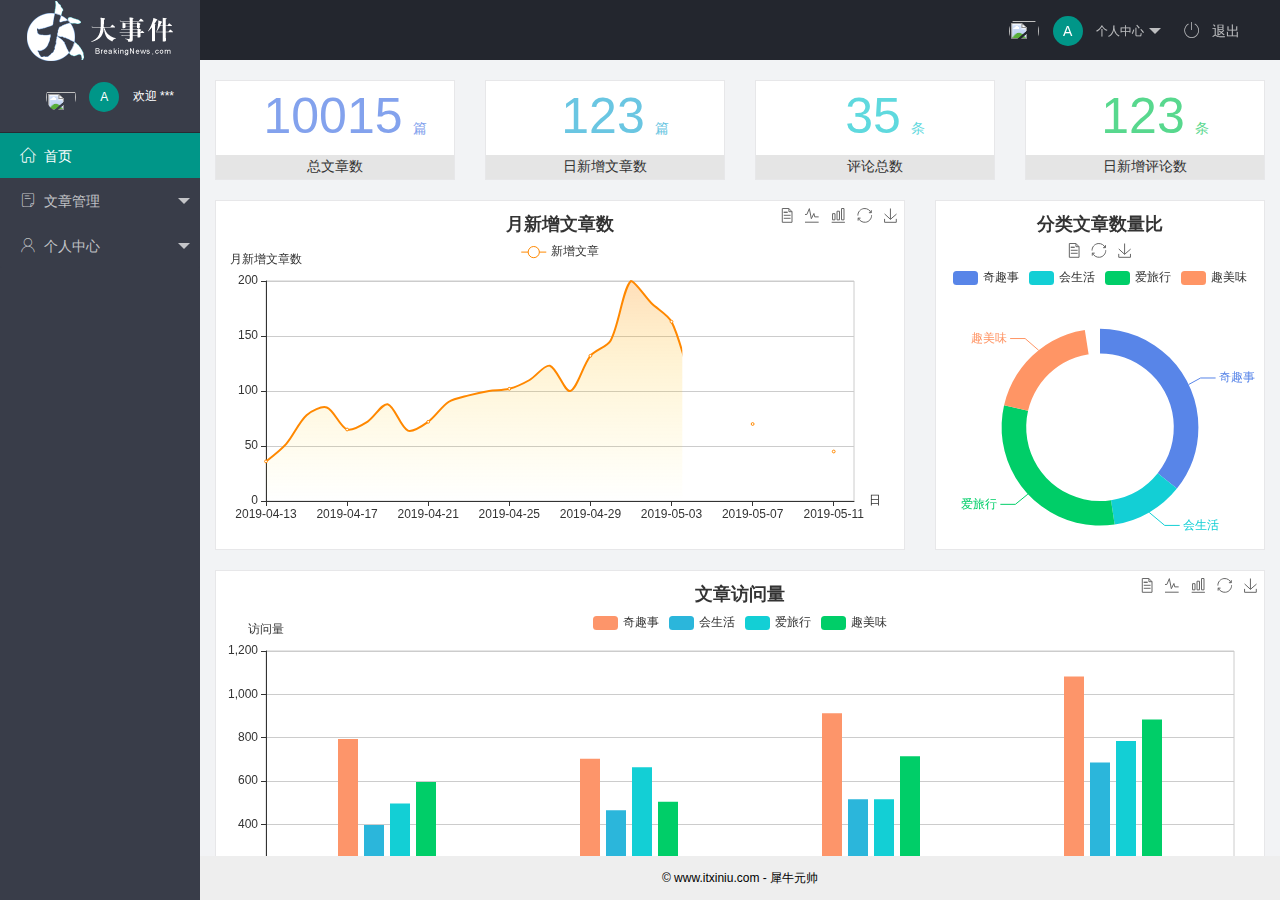
==== commit 2bfe42bb: "完成了个人中心的功能开发" ====
--- a/index.html
+++ b/index.html
@@ -32,9 +32,9 @@
                         个人中心
                     </a>
                     <dl class="layui-nav-child">
-                        <dd><a href="">基本资料</a></dd>
-                        <dd><a href="">更换头像</a></dd>
-                        <dd><a href="">重置密码</a></dd>
+                        <dd><a href="user/user_info.html" target="fm">基本资料</a></dd>
+                        <dd><a href="user/user_avater.html" target="fm">更换头像</a></dd>
+                        <dd><a href="user/user_pwd.html" target="fm">重置密码</a></dd>
                     </dl>
                 </li>
                 <li class="layui-nav-item">
@@ -72,9 +72,19 @@
                     <li class="layui-nav-item">
                         <a href="javascript:;"><span class="iconfont icon-user"></span>个人中心</a>
                         <dl class="layui-nav-child">
-                            <dd><a href="javascript:;"><i class="layui-icon layui-icon-app"></i>基本资料</a></dd>
-                            <dd><a href="javascript:;"><i class="layui-icon layui-icon-app"></i>更换头像</a></dd>
-                            <dd><a href="javascript:;"><i class="layui-icon layui-icon-app"></i>重置密码</a></dd>
+                            <dd>
+                                <a href="user/user_info.html" target="fm">
+                                    <i class="layui-icon layui-icon-app"></i>基本资料
+                                </a>
+                            </dd>
+                            <dd><a href="user/user_avater.html" target="fm">
+                                    <i class="layui-icon layui-icon-app"></i>更换头像
+                                </a>
+                            </dd>
+                            <dd><a href="user/user_pwd.html" target="fm">
+                                    <i class="layui-icon layui-icon-app"></i>重置密码
+                                </a>
+                            </dd>
                         </dl>
                     </li>
                 </ul>
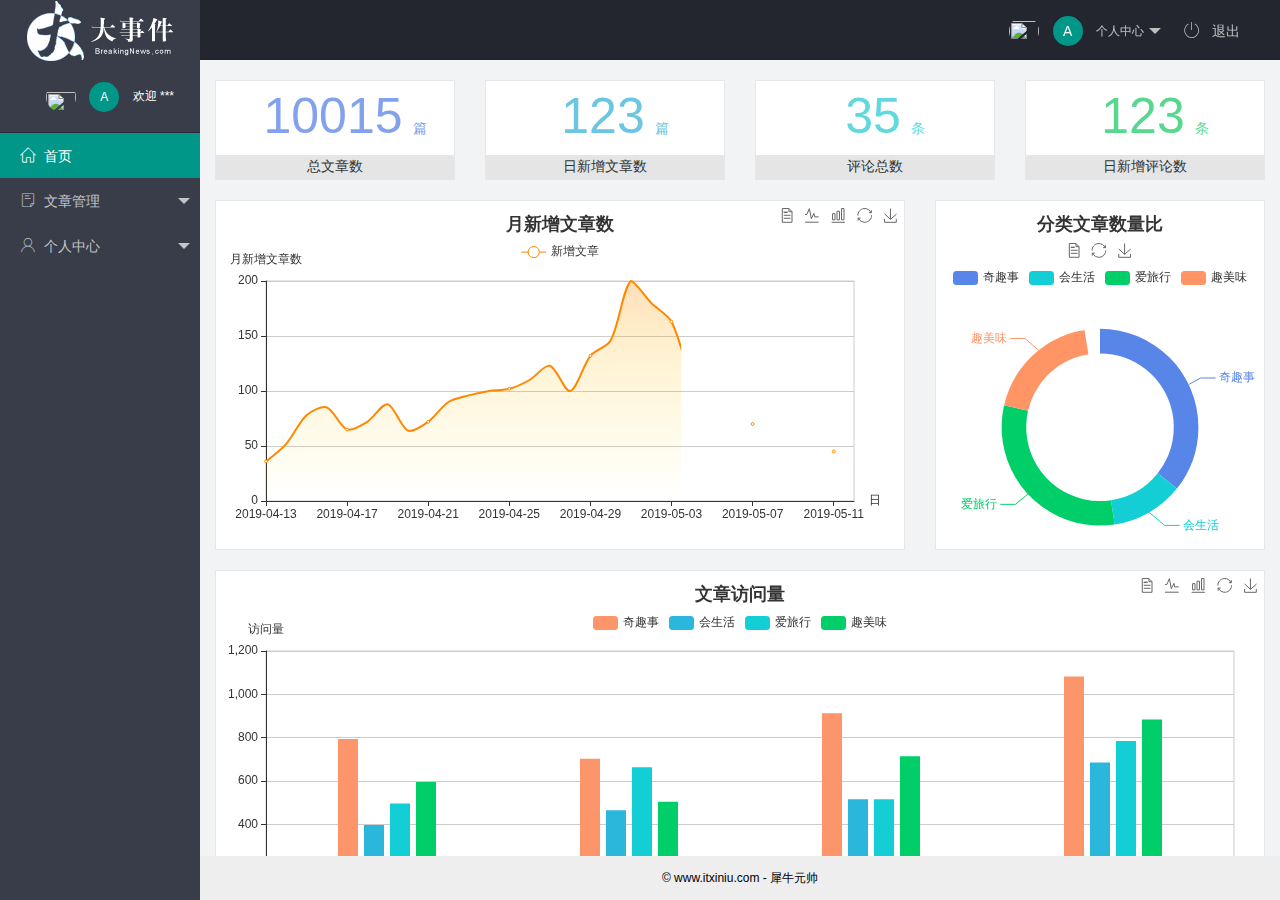
==== commit cd53780d: "完成了文章管理开发" ====
--- a/index.html
+++ b/index.html
@@ -64,9 +64,18 @@
                     <li class="layui-nav-item">
                         <a href="javascript:;"><span class="iconfont icon-16"></span>文章管理</a>
                         <dl class="layui-nav-child">
-                            <dd><a href="javascript:;"><i class="layui-icon layui-icon-app"></i>文章类别</a></dd>
-                            <dd><a href="javascript:;"><i class="layui-icon layui-icon-app"></i>文章列表</a></dd>
-                            <dd><a href="javascript:;"><i class="layui-icon layui-icon-app"></i>发表文章</a></dd>
+                            <dd>
+                                <a href="/article/art_cate.html" target="fm">
+                                    <i class="layui-icon layui-icon-app"></i>文章类别
+                                </a>
+                            </dd>
+                            <dd>
+                                <a href="/article/art_list.html" target="fm">
+                                    <i class="layui-icon layui-icon-app"></i>文章列表
+                                </a>
+                            </dd>
+                            <dd><a href="/article/art_pub.html" target="fm"><i
+                                        class="layui-icon layui-icon-app"></i>发表文章</a></dd>
                         </dl>
                     </li>
                     <li class="layui-nav-item">
